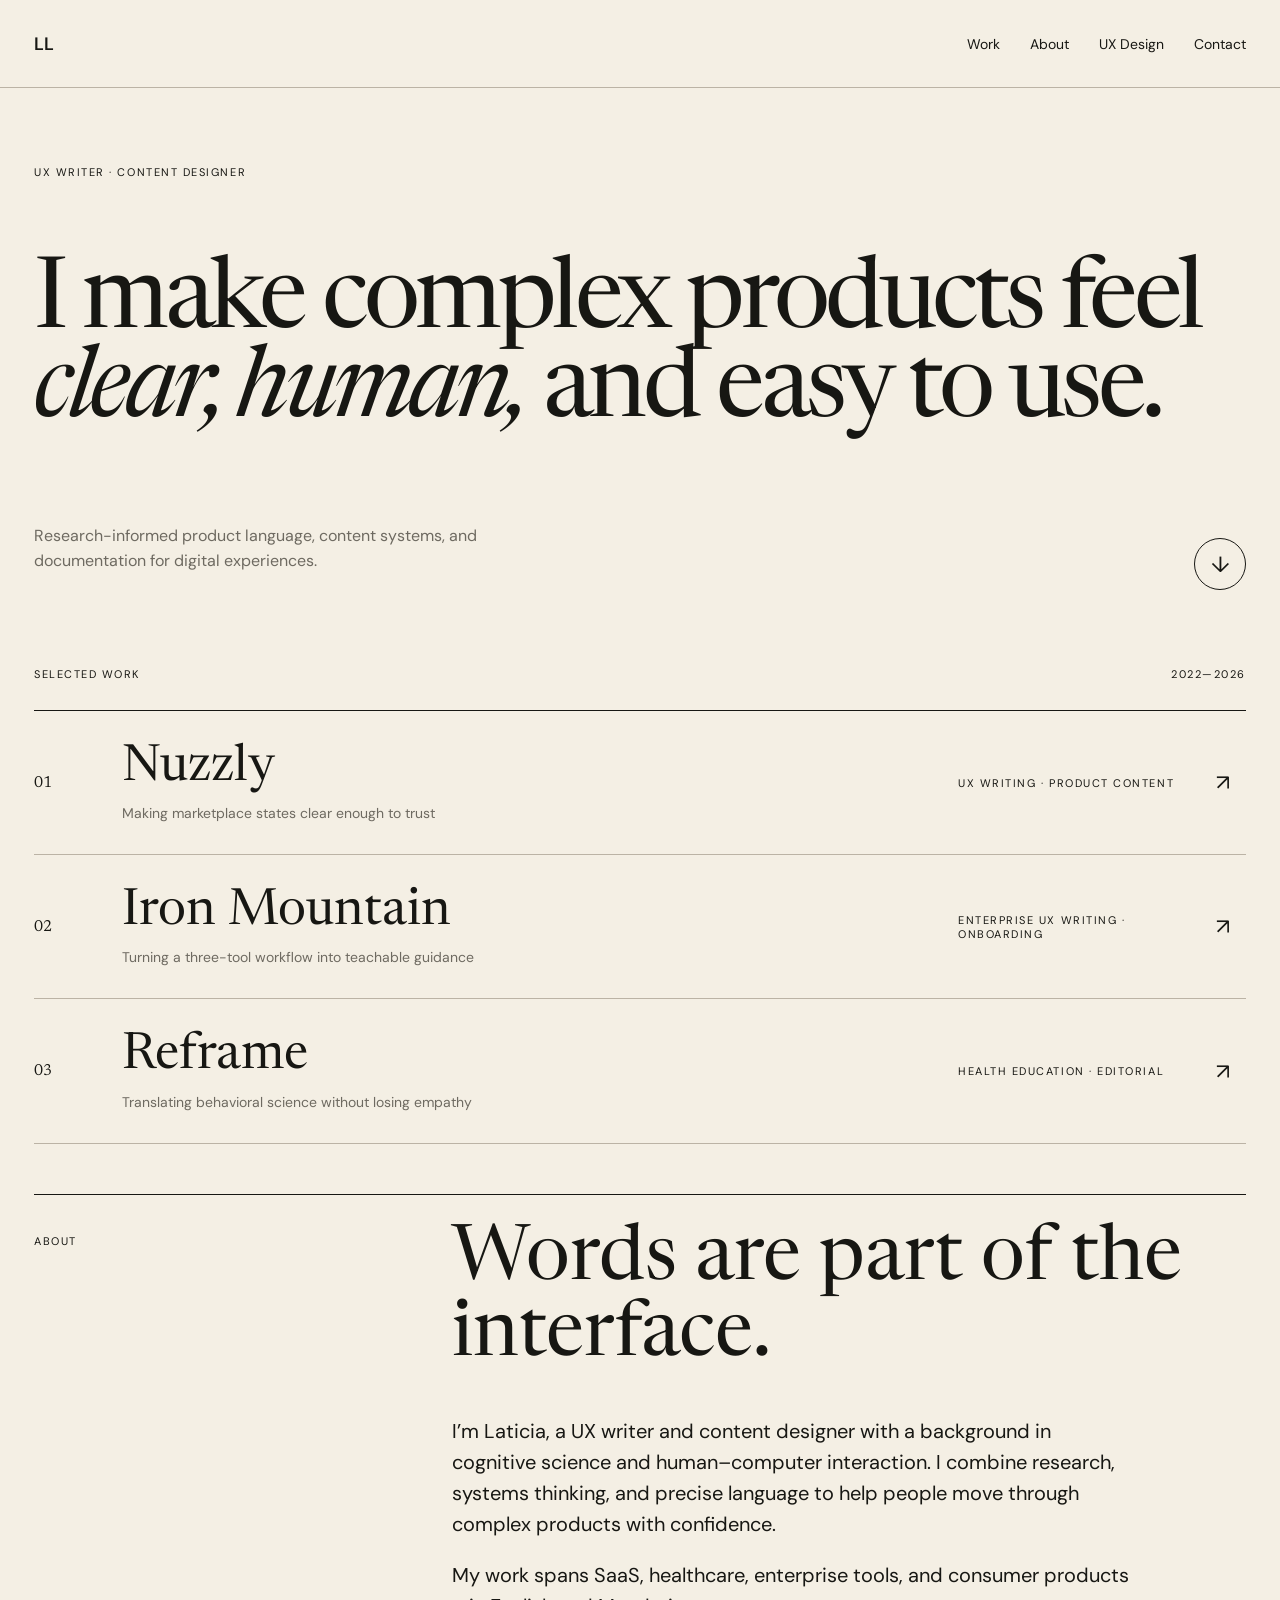
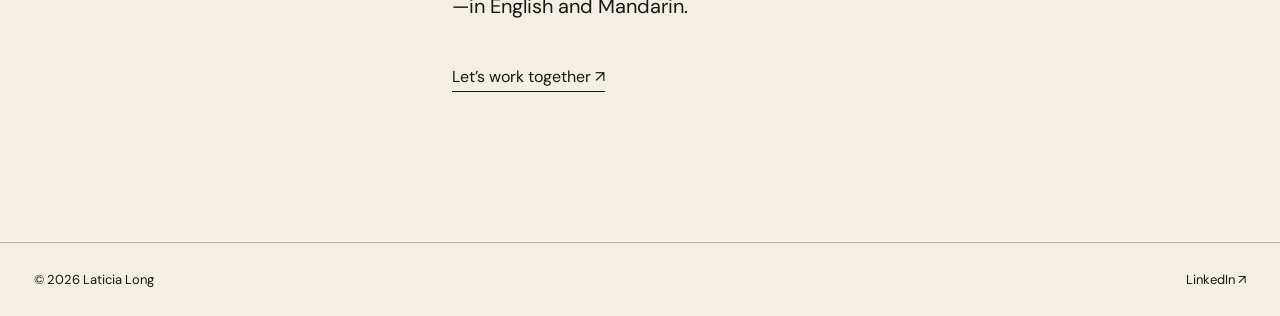
==== index.html @ 3d36eb15 "Use LL initials for portfolio brand" ====
<!doctype html>
<html lang="en"><head><meta charset="utf-8"><meta name="viewport" content="width=device-width,initial-scale=1"><meta name="description" content="Laticia Long is a UX writer and content designer creating clear, useful product experiences."><title>Laticia Long — UX Writer</title><link rel="stylesheet" href="assets/styles.css?v=12"><script defer src="assets/site.js"></script></head>
<body><header class="nav"><a class="wordmark" href="./" aria-label="Laticia Long, home">LL</a><button class="menu" aria-expanded="false" aria-controls="navlinks">Menu</button><nav id="navlinks"><a href="#work">Work</a><a href="#about">About</a><a href="ux-design/">UX Design</a><a href="mailto:laticia.long@gmail.com">Contact</a></nav></header>
<main><section class="hero"><p class="eyebrow">UX WRITER · CONTENT DESIGNER</p><h1>I make complex products feel <em>clear, human,</em> and easy to use.</h1><div class="hero-foot"><p>Research-informed product language, content systems, and documentation for digital experiences.</p><a class="round-link" href="#work" aria-label="View selected work">↓</a></div></section>
<section id="work" class="work"><div class="section-head"><p>Selected work</p><p>2022—2026</p></div>
<a class="project" href="nuzzly/"><span class="num">01</span><span><strong>Nuzzly</strong><small>Making marketplace states clear enough to trust</small></span><span class="tags">UX WRITING · PRODUCT CONTENT</span><span class="arrow">↗</span></a>
<a class="project" href="iron-mountain/"><span class="num">02</span><span><strong>Iron Mountain</strong><small>Turning a three-tool workflow into teachable guidance</small></span><span class="tags">ENTERPRISE UX WRITING · ONBOARDING</span><span class="arrow">↗</span></a>
<a class="project" href="reframe/"><span class="num">03</span><span><strong>Reframe</strong><small>Translating behavioral science without losing empathy</small></span><span class="tags">HEALTH EDUCATION · EDITORIAL</span><span class="arrow">↗</span></a>
</section><section id="about" class="about"><p class="eyebrow">ABOUT</p><div><h2>Words are part of the interface.</h2><p>I’m Laticia, a UX writer and content designer with a background in cognitive science and human–computer interaction. I combine research, systems thinking, and precise language to help people move through complex products with confidence.</p><p>My work spans SaaS, healthcare, enterprise tools, and consumer products—in English and Mandarin.</p><a class="text-link" href="mailto:laticia.long@gmail.com">Let’s work together ↗</a></div></section></main><footer><span>© 2026 Laticia Long</span><a href="https://www.linkedin.com/in/laticia-l/">LinkedIn ↗</a></footer></body></html>
---- assets/styles.css ----
@import url('https://fonts.googleapis.com/css2?family=DM+Sans:wght@400;500;600&family=Newsreader:ital,opsz,wght@0,6..72,400;1,6..72,400&display=swap');
:root{--cream:#f4efe4;--ink:#171713;--muted:#6e6a61;--line:#bbb3a5;--paper:#fbf8f0;--coral:#e7654f;--max:1380px}
*{box-sizing:border-box}html{scroll-behavior:smooth}body{margin:0;background:var(--cream);color:var(--ink);font-family:"DM Sans",sans-serif}a{color:inherit;text-decoration:none}.nav,main,footer{max-width:var(--max);margin:auto}.nav{height:88px;padding:0 34px;display:flex;align-items:center;justify-content:space-between;border-bottom:1px solid var(--line)}.wordmark{font-weight:600;font-size:18px}.nav nav{display:flex;gap:30px;font-size:14px}.nav a:hover,.text-link:hover{opacity:.55}.menu{display:none;border:0;background:none;font:inherit}.hero{padding:100px 34px 74px;min-height:690px;display:flex;flex-direction:column;justify-content:space-between}.eyebrow,.section-head,.meta dt,.tags{font-size:11px;letter-spacing:.14em;text-transform:uppercase}.hero h1{font:400 clamp(56px,7.7vw,118px)/.91 "Newsreader",serif;letter-spacing:-.045em;max-width:1200px;margin:50px 0}.hero h1 em{font-weight:400}.hero-foot{display:flex;align-items:end;justify-content:space-between}.hero-foot p{max-width:455px;line-height:1.55;color:var(--muted)}.round-link{width:52px;height:52px;border:1px solid var(--ink);border-radius:50%;display:grid;place-items:center;font-size:22px}.work{padding:0 34px}.section-head{display:flex;justify-content:space-between;border-bottom:1px solid var(--ink);padding:18px 0}.project{display:grid;grid-template-columns:70px 1fr 240px 30px;gap:18px;align-items:center;border-bottom:1px solid var(--line);padding:32px 0;transition:padding .25s,background .25s}.project:hover{padding-left:12px;background:rgba(255,255,255,.2)}.project strong{font:400 clamp(31px,4vw,54px)/1 "Newsreader",serif}.project small{display:block;color:var(--muted);margin-top:10px;font-size:14px}.num{font-family:"Newsreader",serif}.arrow{font-size:22px}.about{margin:150px 34px;display:grid;grid-template-columns:1fr 2.1fr;gap:40px;border-top:1px solid var(--ink);padding-top:28px}.about h2{font:400 clamp(42px,6vw,80px)/1 "Newsreader",serif;margin:0 0 40px}.about div p{max-width:680px;font-size:20px;line-height:1.55}.text-link{display:inline-block;border-bottom:1px solid;margin-top:24px;padding-bottom:4px}footer{margin-top:80px;padding:28px 34px;display:flex;justify-content:space-between;border-top:1px solid var(--line);font-size:13px}
.case-hero{padding:88px 34px 70px}.back{font-size:13px}.case-hero h1{font:400 clamp(68px,10vw,145px)/.85 "Newsreader",serif;letter-spacing:-.05em;margin:100px 0 30px}.dek{font:400 clamp(25px,3.2vw,46px)/1.12 "Newsreader",serif;max-width:860px}.meta{display:grid;grid-template-columns:repeat(4,1fr);gap:25px;border-top:1px solid var(--ink);margin-top:80px;padding-top:20px}.meta dl{margin:0}.meta dd{margin:9px 0 0;color:var(--muted);line-height:1.45}.case-body{background:var(--paper);padding:100px max(34px,calc((100vw - 1100px)/2))}.story{display:grid;grid-template-columns:240px 1fr;gap:70px;padding:70px 0;border-top:1px solid var(--line)}.story:first-child{padding-top:0;border:0}.story h2{font:400 clamp(35px,4vw,56px)/1 "Newsreader",serif;margin:0}.copy{max-width:720px}.copy p,.copy li{font-size:18px;line-height:1.65}.copy h3{margin:35px 0 8px;font-size:13px;letter-spacing:.1em;text-transform:uppercase}.callout{margin:30px 0;padding:25px;border-left:3px solid var(--coral);background:var(--cream);font:400 25px/1.3 "Newsreader",serif}.outcomes{display:grid;grid-template-columns:repeat(3,1fr);gap:12px;margin-top:30px}.outcomes div{background:var(--cream);padding:24px}.outcomes strong{display:block;font:400 34px "Newsreader",serif}.next{display:flex;justify-content:space-between;align-items:center;padding:70px 34px;font:400 clamp(30px,5vw,65px) "Newsreader",serif}
@media(max-width:760px){.nav{height:70px;padding:0 20px}.menu{display:block}.nav nav{display:none;position:absolute;top:70px;left:0;right:0;background:var(--cream);padding:24px 20px;border-bottom:1px solid;z-index:3}.nav nav.open{display:flex;flex-direction:column}.hero{padding:70px 20px 55px;min-height:620px}.hero h1{font-size:55px}.project{grid-template-columns:40px 1fr 24px;padding:25px 0}.project .tags{display:none}.work{padding:0 20px}.about{margin:100px 20px;grid-template-columns:1fr}.about div p{font-size:17px}.case-hero{padding:60px 20px}.case-hero h1{font-size:64px;margin:70px 0 25px}.meta{grid-template-columns:1fr 1fr}.case-body{padding:70px 20px}.story{grid-template-columns:1fr;gap:22px}.copy p,.copy li{font-size:16px}.outcomes{grid-template-columns:1fr}.next,footer{padding-left:20px;padding-right:20px}}
.case-kicker{margin:72px 0 -70px;font-size:11px;letter-spacing:.14em;text-transform:uppercase;color:var(--coral)}
.nuzzly-hero{background:linear-gradient(135deg,var(--cream) 0%,#f7e8df 100%)}
.copy-pair{display:grid;grid-template-columns:1fr 1fr;gap:12px;margin:30px 0}
.copy-pair>div,.pattern-list>div{padding:24px;background:var(--cream);border:1px solid var(--line)}
.copy-pair .after{border-color:var(--coral)}
.copy-pair strong,.pattern-list strong{display:block;font:400 25px/1.2 "Newsreader",serif;margin:14px 0 8px}
.copy-pair p,.pattern-list p{font-size:14px;line-height:1.5;margin:0;color:var(--muted)}
.copy-label{font-size:10px;letter-spacing:.13em;text-transform:uppercase}
.copy-pair button{margin-top:18px;padding:11px 15px;border:0;border-radius:3px;background:var(--coral);color:white;font:600 12px "DM Sans",sans-serif}
.steps{list-style:none;padding:0;margin:32px 0}.steps li{display:grid;grid-template-columns:170px 1fr;gap:20px;padding:18px 0;border-top:1px solid var(--line)}.steps span{color:var(--muted)}
.pattern-list{display:grid;grid-template-columns:repeat(3,1fr);gap:12px;margin:30px 0}.pattern-list>div>span{font-size:10px;letter-spacing:.12em;text-transform:uppercase;color:var(--muted)}
.checklist{list-style:none;padding:0}.checklist li{padding:15px 0 15px 30px;border-bottom:1px solid var(--line);position:relative}.checklist li:before{content:"✓";position:absolute;left:0;color:var(--coral)}
.note{margin-top:28px!important;font-size:14px!important;color:var(--muted)}
@media(max-width:760px){.case-kicker{margin:55px 0 -35px}.copy-pair,.pattern-list{grid-template-columns:1fr}.steps li{grid-template-columns:1fr;gap:7px}}
/* Nuzzly writing-first case study */
.writing-first{max-width:var(--max)}.writing-first img{display:block;width:100%;height:auto}.writing-intro,.writing-outcome{display:grid;grid-template-columns:170px 1fr;gap:50px;padding:110px max(34px,calc((100vw - 1160px)/2));background:var(--paper)}.writing-intro h2,.writing-outcome h2{font:400 clamp(42px,5vw,70px)/.98 "Newsreader",serif;margin:0 0 30px;max-width:850px}.writing-intro div>p,.writing-outcome div>p{max-width:720px;font-size:18px;line-height:1.65}.writing-story{padding:120px max(34px,calc((100vw - 1160px)/2));background:var(--paper);border-top:1px solid var(--line)}.writing-story:nth-of-type(odd){background:var(--cream)}.writing-story>header{display:grid;grid-template-columns:170px 1fr;gap:45px}.writing-story>header>span{font:400 25px "Newsreader",serif;color:var(--coral)}.writing-story header p{font-size:11px;letter-spacing:.14em;margin:5px 0 15px}.writing-story h2{font:400 clamp(42px,5vw,68px)/.98 "Newsreader",serif;margin:0;max-width:880px}.story-lead{max-width:720px;margin:38px 0 55px 215px;font-size:18px;line-height:1.65}.evidence-pair{display:grid;grid-template-columns:1fr 1fr;gap:22px;margin:30px 0 50px}.evidence-pair figure,.phone-pair figure{background:#eee5da;padding:20px}.evidence-pair figure:nth-child(2),.phone-pair figure:nth-child(2){background:#f3d8d1}.evidence-label{font-size:10px;letter-spacing:.12em;text-transform:uppercase;padding-bottom:14px}.after-label{color:#b43b2f}.evidence-pair img{aspect-ratio:1.3/1;object-fit:contain;background:#fff}.writing-first figcaption{display:flex;gap:18px;padding:17px 3px 0;font-size:13px;line-height:1.45}.writing-first figcaption b{min-width:max-content;text-transform:uppercase;letter-spacing:.09em;font-size:10px}.writing-first figcaption span{color:var(--muted)}.string-comparison{display:grid;grid-template-columns:1fr 1fr;gap:1px;background:var(--line);border:1px solid var(--line);margin-top:30px}.string-comparison>div{background:var(--paper);padding:30px}.string-comparison span,.rewrite-card>span,.governance-grid span{font-size:10px;letter-spacing:.12em;text-transform:uppercase;color:var(--coral)}.string-comparison s,.string-comparison strong{display:block;font:400 27px/1.2 "Newsreader",serif;margin:16px 0}.string-comparison strong{color:#a6372c}.string-comparison p{color:var(--muted);line-height:1.5}.phone-pair{display:grid;grid-template-columns:1fr 1fr;gap:25px;max-width:900px;margin:auto}.phone-pair img{max-height:720px;object-fit:contain}.microcopy-table{border-top:1px solid var(--ink);margin:45px 0 65px}.microcopy-table>div{display:grid;grid-template-columns:135px 1fr 1.2fr 1.35fr;gap:20px;padding:20px 5px;border-bottom:1px solid var(--line);align-items:start}.microcopy-table .table-head{font-size:10px;letter-spacing:.12em;text-transform:uppercase}.microcopy-table strong{color:#a6372c}.microcopy-table p{margin:0;color:var(--muted);font-size:14px;line-height:1.45}.single-evidence{max-width:980px;margin:40px auto;background:#eee5da;padding:26px}.single-evidence img{max-height:760px;object-fit:contain;background:#fff}.support-layout{display:grid;grid-template-columns:1fr 1fr;gap:35px;align-items:center;margin-top:55px}.support-layout figure{background:#eee5da;padding:22px}.support-layout img{max-height:650px;object-fit:contain}.rewrite-card{background:#f3d8d1;padding:45px}.rewrite-card blockquote{font:400 30px/1.25 "Newsreader",serif;margin:28px 0}.rewrite-card>strong{display:inline-block;background:var(--coral);color:#fff;padding:13px 16px;border-radius:3px}.rewrite-card p{line-height:1.55;color:var(--muted)}.dashboard-crop{overflow:hidden;background:#fff}.dashboard-crop img{transform:translateY(-2.5%);margin-bottom:-2.5%}.governance-grid{display:grid;grid-template-columns:1fr 1fr;gap:1px;background:var(--line);border:1px solid var(--line);margin-top:35px}.governance-grid>div{background:var(--paper);padding:28px}.governance-grid s,.governance-grid strong{display:block;font:400 24px/1.2 "Newsreader",serif;margin:14px 0}.governance-grid strong{color:#a6372c}.governance-grid p{color:var(--muted)}.secondary{background:#eee8dc!important}.compact-pair{margin-top:55px}.writing-outcome{border-top:1px solid var(--line)}
@media(max-width:760px){.writing-intro,.writing-outcome,.writing-story{padding:75px 20px}.writing-intro,.writing-outcome,.writing-story>header{grid-template-columns:1fr;gap:22px}.story-lead{margin:28px 0 40px}.evidence-pair,.phone-pair,.string-comparison,.support-layout,.governance-grid{grid-template-columns:1fr}.microcopy-table>div{grid-template-columns:95px 1fr}.microcopy-table>div p{grid-column:2}.microcopy-table .table-head span:nth-child(n+3){display:none}.single-evidence{padding:15px}.rewrite-card{padding:28px}.writing-first figcaption{display:block}.writing-first figcaption b{display:block;margin-bottom:7px}}

.copy-evolution{display:grid;grid-template-columns:1fr 36px 1fr 36px 1fr;gap:0;align-items:stretch;margin-top:42px}.evolution-step{border:1px solid var(--line);padding:28px;background:var(--paper)}.evolution-step span,.action-issue span{font-size:10px;letter-spacing:.12em;text-transform:uppercase;color:var(--coral)}.evolution-step strong{display:block;font:400 23px/1.25 "Newsreader",serif;margin:16px 0}.evolution-step p{color:var(--muted);line-height:1.5;font-size:14px}.recommended-step{background:#f3d8d1;border-color:#dc9283}.evolution-arrow{display:grid;place-items:center;font-size:24px;color:var(--coral)}.action-issue{display:grid;grid-template-columns:1fr 1fr;gap:1px;background:var(--line);border:1px solid var(--line);margin-top:28px}.action-issue>div{background:var(--paper);padding:28px}.action-issue s,.action-issue strong{display:block;font:400 25px/1.2 "Newsreader",serif;margin:15px 0}.action-issue strong{color:#a6372c}.action-issue p{color:var(--muted);line-height:1.5}
@media(max-width:760px){.copy-evolution{grid-template-columns:1fr}.evolution-arrow{height:38px;transform:rotate(90deg)}.action-issue{grid-template-columns:1fr}}
/* Iron Mountain + Reframe editorial cases */
.editorial-intro,.editorial-outcome{display:grid;grid-template-columns:180px 1fr;gap:55px;padding:110px max(34px,calc((100vw - 1160px)/2));background:var(--paper)}.editorial-intro h2,.editorial-outcome h2{font:400 clamp(43px,5vw,72px)/.98 "Newsreader",serif;margin:0 0 30px;max-width:900px}.editorial-intro div>p,.editorial-outcome div>p{max-width:750px;font-size:18px;line-height:1.65}.artifact-band{padding:55px max(34px,calc((100vw - 1160px)/2));display:grid;grid-template-columns:1fr 45px 1fr 45px 1fr;align-items:center;background:#24312d;color:#fff}.artifact-band>div{display:grid;gap:8px}.artifact-band span{font-size:10px;letter-spacing:.13em;color:#f0a18e}.artifact-band strong{font:400 30px "Newsreader",serif}.artifact-band small{color:#b9c2bf}.artifact-band i{text-align:center;font-style:normal;color:#f0a18e}.editorial-story{padding:115px max(34px,calc((100vw - 1160px)/2));background:var(--paper);border-top:1px solid var(--line)}.editorial-story:nth-of-type(even){background:var(--cream)}.editorial-story>header{display:grid;grid-template-columns:180px 1fr;gap:55px}.editorial-story>header>span{font:400 24px "Newsreader",serif;color:var(--coral)}.editorial-story header p{font-size:11px;letter-spacing:.14em;margin:4px 0 15px}.editorial-story h2{font:400 clamp(42px,5vw,68px)/.98 "Newsreader",serif;margin:0;max-width:880px}.story-copy{max-width:760px;margin:42px 0 0 235px}.story-copy>p{font-size:18px;line-height:1.65}.principle{margin-top:35px;border-left:3px solid var(--coral);padding:22px 25px;background:#efe5d8;font:400 25px/1.35 "Newsreader",serif}.doc-spread{display:grid;grid-template-columns:1fr 1fr;gap:24px;margin-top:55px;background:#d8d0c4;padding:35px}.doc-spread article{background:#fff;padding:38px;box-shadow:0 12px 35px rgba(0,0,0,.08)}.doc-spread article>span{font-size:10px;letter-spacing:.14em;color:var(--coral)}.doc-spread h3{font:400 32px/1.05 "Newsreader",serif}.doc-spread article>p,.doc-spread aside p{line-height:1.55;color:var(--muted)}.doc-shot{height:170px;background:#eceae5;margin:28px 0;padding:22px;display:flex;flex-direction:column;justify-content:space-between}.doc-shot i{font-style:normal;color:#777}.doc-spread aside{border-top:2px solid var(--coral);padding-top:16px}.anatomy,.format-grid,.metric-row{display:grid;grid-template-columns:repeat(3,1fr);gap:1px;background:var(--line);border:1px solid var(--line);margin-top:28px}.anatomy>div,.format-grid>div,.metric-row>div{background:var(--paper);padding:26px}.anatomy p{color:var(--muted);line-height:1.5}.format-grid{grid-template-columns:1fr 1fr}.format-grid span{font-size:10px;letter-spacing:.13em;text-transform:uppercase;color:var(--coral)}.format-grid strong{display:block;font:400 27px "Newsreader",serif;margin-top:15px}.metric-row strong{display:block;font:400 42px "Newsreader",serif;color:var(--coral)}.metric-row span{color:var(--muted)}.reframe-hero{background:linear-gradient(140deg,var(--cream),#e9e5d6)}.article-hero{padding:85px max(34px,calc((100vw - 1160px)/2));display:grid;grid-template-columns:2fr 1fr;gap:70px;background:#2c3a35;color:#fff}.article-hero span,.safety-card span{font-size:10px;letter-spacing:.14em;color:#f0a18e}.article-hero h2{font:400 clamp(40px,5vw,67px)/.98 "Newsreader",serif;margin:25px 0}.article-hero p{color:#c8d0cd;line-height:1.6;max-width:700px}.article-hero aside{border-left:1px solid #66726e;padding-left:35px;display:flex;flex-direction:column;gap:16px}.article-hero aside b{font:400 25px "Newsreader",serif}.article-quote{font:400 clamp(26px,3vw,40px)/1.27 "Newsreader",serif;margin:38px 0;padding:35px;background:#efe5d8}.annotation{display:grid;grid-template-columns:130px 1fr;gap:25px;border-top:1px solid var(--line);padding-top:22px}.annotation p{margin:0;color:var(--muted);line-height:1.55}.concept-visual{display:grid;grid-template-columns:repeat(3,1fr);gap:18px;margin-top:55px}.concept-visual>div{background:#2c3a35;color:#fff;padding:32px}.concept-visual span{font-size:10px;letter-spacing:.13em;color:#f0a18e}.concept-visual i{display:block;height:70px;border-bottom:2px solid #f0a18e;margin:5px 0 22px;transform:skewY(-8deg)}.concept-visual .adapt i{transform:skewY(8deg)}.concept-visual .relief i{transform:none}.concept-visual strong{font:400 26px "Newsreader",serif}.tone-pair{display:grid;grid-template-columns:1fr 1fr;gap:1px;background:var(--line);border:1px solid var(--line);margin-top:55px}.tone-pair>div{padding:35px;background:var(--paper)}.tone-pair>div:last-child{background:#e4eadf}.tone-pair span{font-size:10px;letter-spacing:.14em;color:var(--coral)}.tone-pair strong{display:block;font:400 30px/1.15 "Newsreader",serif;margin:18px 0}.tone-pair p{color:var(--muted)}.safety-card{margin-top:55px;padding:40px;background:#2c3a35;color:#fff}.safety-card strong{display:block;font:400 clamp(25px,3vw,38px)/1.3 "Newsreader",serif;margin:22px 0}.safety-card p{color:#c8d0cd}.action-list{margin-top:25px;border-top:1px solid var(--line)}.action-list>div{display:grid;grid-template-columns:70px 1fr;padding:20px 5px;border-bottom:1px solid var(--line)}.action-list span{color:var(--coral)}.finale{font-size:clamp(34px,4vw,55px);background:#e4eadf}
@media(max-width:760px){.editorial-intro,.editorial-outcome,.editorial-story{padding:75px 20px}.editorial-intro,.editorial-outcome,.editorial-story>header{grid-template-columns:1fr;gap:22px}.artifact-band{padding:40px 20px;grid-template-columns:1fr;gap:18px}.artifact-band i{text-align:left;transform:rotate(90deg);width:20px}.story-copy{margin:30px 0 0}.doc-spread,.article-hero,.concept-visual,.tone-pair{grid-template-columns:1fr}.doc-spread{padding:18px}.article-hero{padding:65px 20px}.article-hero aside{border-left:0;border-top:1px solid #66726e;padding:25px 0 0}.anatomy,.metric-row{grid-template-columns:1fr}.annotation{grid-template-columns:1fr;gap:8px}}

/* Project-specific editorial banners */
.writing-banner{margin:58px 0 0;position:relative;min-height:340px;overflow:hidden}
.banner-label{font:600 10px "DM Sans",sans-serif;letter-spacing:.17em;text-transform:uppercase}
.writing-banner-nuzzly{background:#edb4a6;padding:26px;display:grid;grid-template-columns:1fr 1fr;gap:16px}
.writing-banner-nuzzly .banner-label{grid-column:1/-1;color:#792b22}
.writing-banner-nuzzly figure{margin:0;background:#fff;min-width:0;padding:12px}
.writing-banner-nuzzly img{width:100%;height:280px;object-fit:cover;object-position:top}
.writing-banner-nuzzly figcaption{padding:10px 2px 2px;font-size:11px;letter-spacing:.08em;text-transform:uppercase}
.writing-banner-iron{background:#26342f;color:#fff;display:grid;grid-template-columns:1.3fr .7fr;gap:35px;padding:28px 44px 44px}
.writing-banner-iron .banner-label{grid-column:1/-1;color:#eea28f}
.guide-sheet{background:#fbf8f0;color:#1c1b18;padding:28px 34px;box-shadow:0 20px 40px #0003}
.guide-sheet>span,.guide-rule b{font-size:10px;letter-spacing:.13em;color:#a13e32}
.guide-sheet h2{font:400 clamp(28px,3vw,45px)/1.02 "Newsreader",serif;margin:25px 0 15px}
.guide-sheet p{max-width:460px;line-height:1.5;color:#666}
.guide-rule{border-top:1px solid #c9c0b3;margin-top:25px;padding-top:15px;display:flex;gap:20px;align-items:center}
.guide-rule span{font-size:13px}
.guide-index{align-self:end;display:flex;flex-direction:column;gap:12px}
.guide-index span{padding:16px;border:1px solid #84908a;font-size:12px;letter-spacing:.12em}
.guide-index i{color:#eea28f;font:400 20px "Newsreader",serif;margin-top:16px}
.writing-banner-reframe{background:#dce7df;padding:28px 10% 0;text-align:center}
.writing-banner-reframe .banner-label{color:#526c5c;margin-bottom:20px}
.article-sheet{background:#fffef9;text-align:left;padding:37px 9%;max-width:760px;margin:auto;box-shadow:0 16px 34px #38513d20}
.article-sheet>span{font-size:10px;letter-spacing:.17em;color:#9e5241}
.article-sheet h2{font:400 clamp(28px,3.5vw,50px)/1.06 "Newsreader",serif;margin:25px 0 20px}
.article-sheet p{font-size:15px;line-height:1.5;color:#676960;max-width:490px}
.article-rule{border-top:1px solid #c5c9bf;padding-top:15px;margin-top:30px;font-size:12px;color:#5b655c}
.article-rule i{color:#b66a58}
@media(max-width:760px){.writing-banner{margin-top:40px}.writing-banner-nuzzly{grid-template-columns:1fr;padding:16px}.writing-banner-nuzzly img{height:200px}.writing-banner-iron{grid-template-columns:1fr;padding:20px}.writing-banner-iron .banner-label{grid-column:auto}.guide-index{gap:7px}.writing-banner-reframe{padding:20px 5% 0}.article-sheet{padding:28px}}

/* Bring selected work and its visual evidence into the opening view. */
.hero{min-height:550px;padding-top:66px;padding-bottom:48px}
.project{grid-template-columns:48px minmax(130px,190px) minmax(0,1fr) 190px 28px;gap:22px;padding:20px 0}
.project-preview{display:flex;align-items:center;justify-content:center;height:132px;overflow:hidden;border-radius:3px;position:relative}
.preview-nuzzly{background:#e9aaa0}.preview-nuzzly img{width:100%;height:100%;object-fit:cover;object-position:top}
.preview-iron{background:#d3d8d0}.preview-doc{background:#faf9f3;width:76%;height:115px;padding:14px 12px;box-shadow:0 5px 16px #17251b2b;display:flex;flex-direction:column;gap:7px;transform:rotate(-5deg)}.preview-doc b{font-size:12px;color:#29463d}.preview-doc i{font-style:normal;font-size:8px;border-bottom:1px solid #d5dcd4;padding-bottom:4px;color:#5b695e}
.preview-reframe{background:#e9c9b5}.preview-editorial{display:flex;flex-direction:column;gap:12px;background:#faf5eb;width:75%;height:114px;padding:10px 13px;transform:rotate(4deg);box-shadow:0 5px 18px #5c332522}.preview-editorial em{font:italic 12px "Newsreader",serif}.preview-editorial b{font:400 19px/1 "Newsreader",serif}.preview-editorial i{font:8px "DM Sans",sans-serif;color:#856b60}
.case-hero{padding-top:38px;padding-bottom:42px}.case-kicker{margin:34px 0 0}.case-hero h1{margin:38px 0 18px}.meta{margin-top:35px}.writing-banner{margin-top:32px}
@media(max-width:760px){.hero{min-height:520px;padding-top:60px}.project{grid-template-columns:25px 92px minmax(0,1fr) 20px;gap:10px;padding:18px 0}.project-preview{height:96px}.preview-doc{height:85px;padding:9px}.preview-doc i{font-size:6px}.preview-editorial{height:82px;padding:7px;gap:5px}.preview-editorial b{font-size:14px}.case-hero{padding-top:28px;padding-bottom:35px}.case-hero h1{margin:32px 0 15px}}

/* Editorial index: full-width typography without miniature image previews. */
.project{grid-template-columns:70px minmax(0,1fr) 240px 30px;gap:18px;padding:32px 0}
@media(max-width:760px){.project{grid-template-columns:40px minmax(0,1fr) 24px;gap:18px;padding:25px 0}}

main>.back-to-top{display:flex;align-items:center;justify-content:center;gap:12px;margin:40px 34px 70px;padding:20px;border-top:1px solid var(--line);font:500 13px "DM Sans",sans-serif}main>.back-to-top span{display:grid;place-items:center;width:42px;height:42px;border:1px solid currentColor;border-radius:50%;font-size:22px;transition:transform .2s}main>.back-to-top:hover span{transform:translateY(-4px)}main>.back-to-top small{font:inherit}@media(max-width:760px){main>.back-to-top{margin:30px 20px 55px}}

/* Keep the about section close to selected work. */
.about{margin-top:50px}@media(max-width:760px){.about{margin-top:45px}}
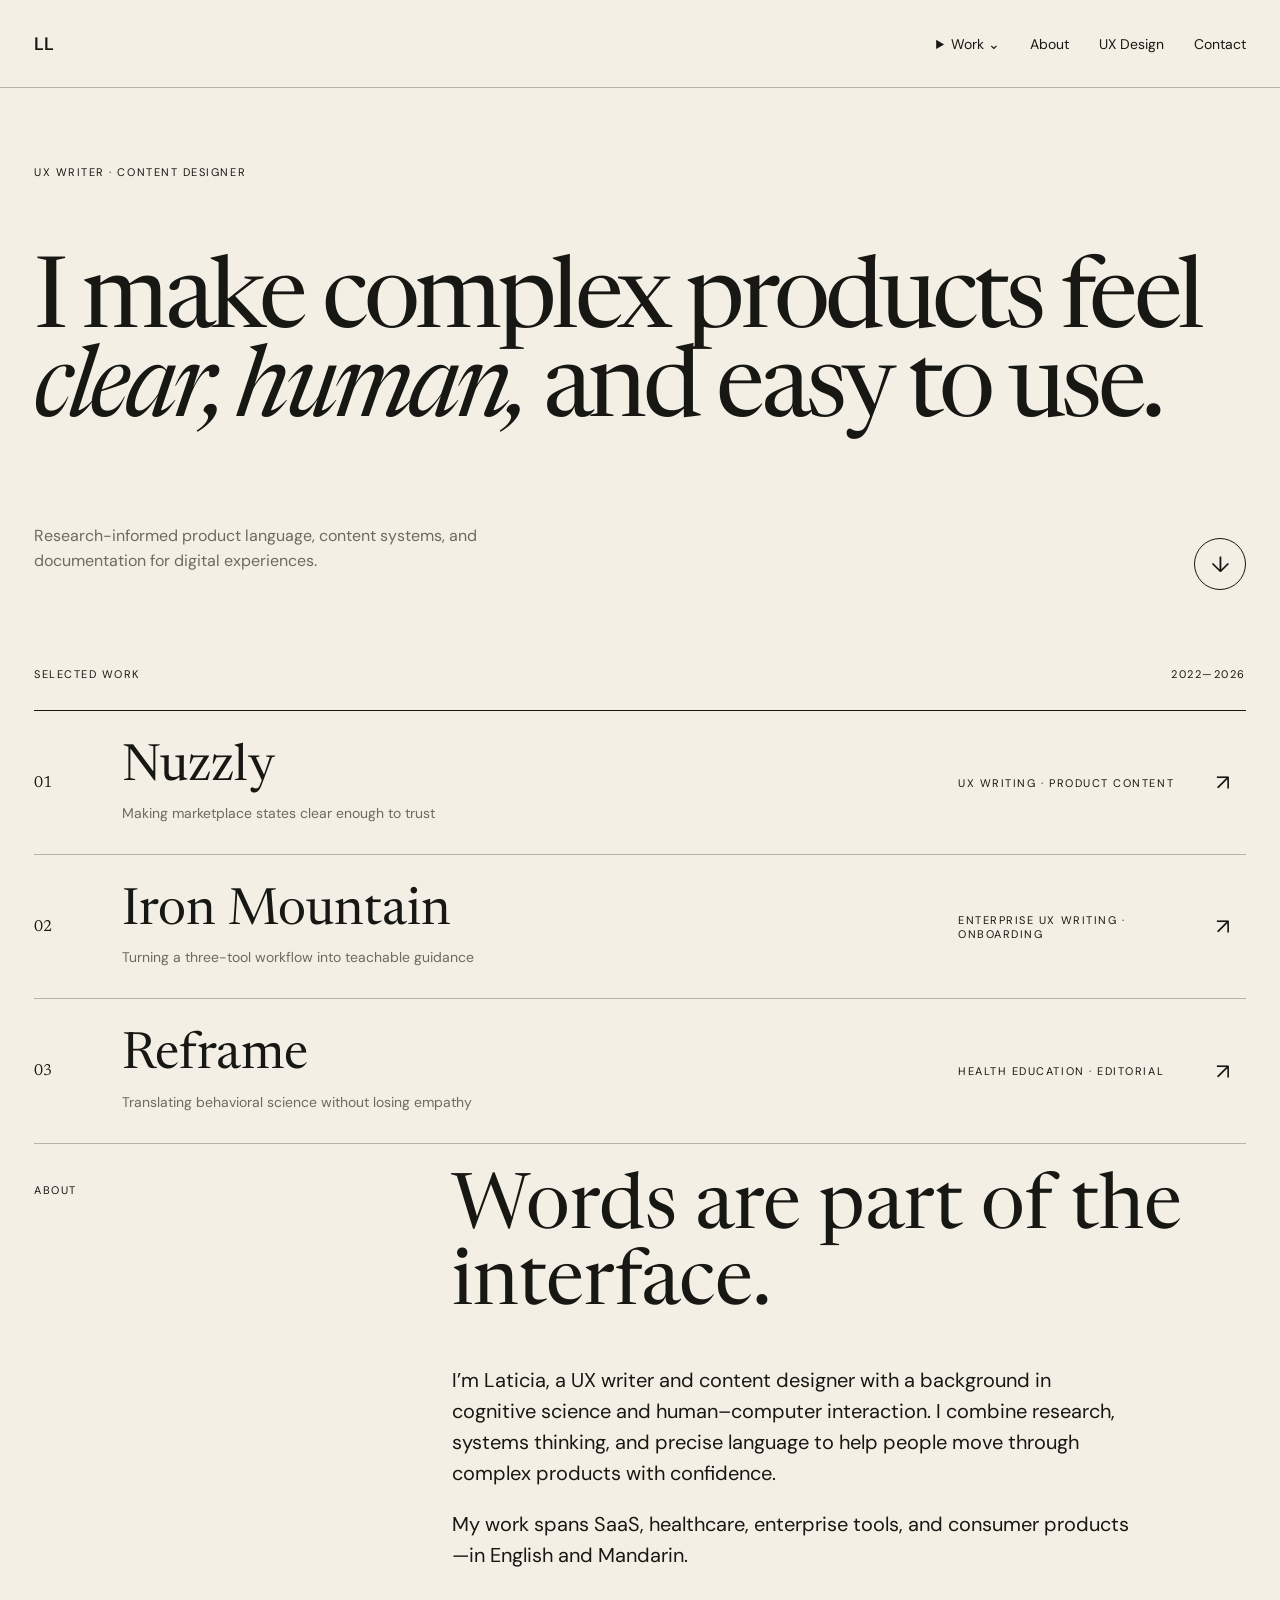
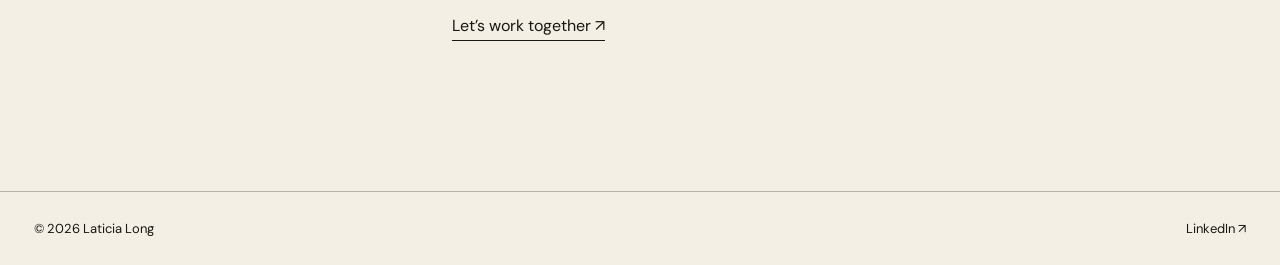
==== commit d1b8a4da: "Add case study dropdown to Work navigation" ====
--- a/index.html
+++ b/index.html
@@ -1,6 +1,6 @@
 <!doctype html>
-<html lang="en"><head><meta charset="utf-8"><meta name="viewport" content="width=device-width,initial-scale=1"><meta name="description" content="Laticia Long is a UX writer and content designer creating clear, useful product experiences."><title>Laticia Long — UX Writer</title><link rel="stylesheet" href="assets/styles.css?v=12"><script defer src="assets/site.js"></script></head>
-<body><header class="nav"><a class="wordmark" href="./" aria-label="Laticia Long, home">LL</a><button class="menu" aria-expanded="false" aria-controls="navlinks">Menu</button><nav id="navlinks"><a href="#work">Work</a><a href="#about">About</a><a href="ux-design/">UX Design</a><a href="mailto:laticia.long@gmail.com">Contact</a></nav></header>
+<html lang="en"><head><meta charset="utf-8"><meta name="viewport" content="width=device-width,initial-scale=1"><meta name="description" content="Laticia Long is a UX writer and content designer creating clear, useful product experiences."><title>Laticia Long — UX Writer</title><link rel="stylesheet" href="assets/styles.css?v=14"><script defer src="assets/site.js"></script></head>
+<body><header class="nav"><a class="wordmark" href="./" aria-label="Laticia Long, home">LL</a><button class="menu" aria-expanded="false" aria-controls="navlinks">Menu</button><nav id="navlinks"><details class="work-menu"><summary>Work <span aria-hidden="true">⌄</span></summary><div class="work-dropdown"><a href="#work">View all work</a><a href="nuzzly/">Nuzzly</a><a href="iron-mountain/">Iron Mountain</a><a href="reframe/">Reframe</a></div></details><a href="#about">About</a><a href="ux-design/">UX Design</a><a href="mailto:laticia.long@gmail.com">Contact</a></nav></header>
 <main><section class="hero"><p class="eyebrow">UX WRITER · CONTENT DESIGNER</p><h1>I make complex products feel <em>clear, human,</em> and easy to use.</h1><div class="hero-foot"><p>Research-informed product language, content systems, and documentation for digital experiences.</p><a class="round-link" href="#work" aria-label="View selected work">↓</a></div></section>
 <section id="work" class="work"><div class="section-head"><p>Selected work</p><p>2022—2026</p></div>
 <a class="project" href="nuzzly/"><span class="num">01</span><span><strong>Nuzzly</strong><small>Making marketplace states clear enough to trust</small></span><span class="tags">UX WRITING · PRODUCT CONTENT</span><span class="arrow">↗</span></a>
--- a/assets/styles.css
+++ b/assets/styles.css
@@ -74,3 +74,15 @@
 
 /* Keep the about section close to selected work. */
 .about{margin-top:50px}@media(max-width:760px){.about{margin-top:45px}}
+
+/* The last work row is the separator; About begins immediately below it. */
+.about{margin-top:0;border-top:0;padding-top:28px}@media(max-width:760px){.about{margin-top:0}}
+
+/* Compact case-study closing navigation. */
+main>.back-to-top{justify-content:flex-end;gap:10px;margin:0 34px 26px;padding:22px 0 0}
+@media(max-width:760px){main>.back-to-top{margin:0 20px 22px;padding-top:18px}}
+
+/* Case study navigation lives with the footer links. */
+.footer-links{display:flex;align-items:center;gap:28px}
+.footer-links a:hover{opacity:.55}
+@media(max-width:760px){.footer-links{gap:16px;flex-wrap:wrap;justify-content:flex-end}}
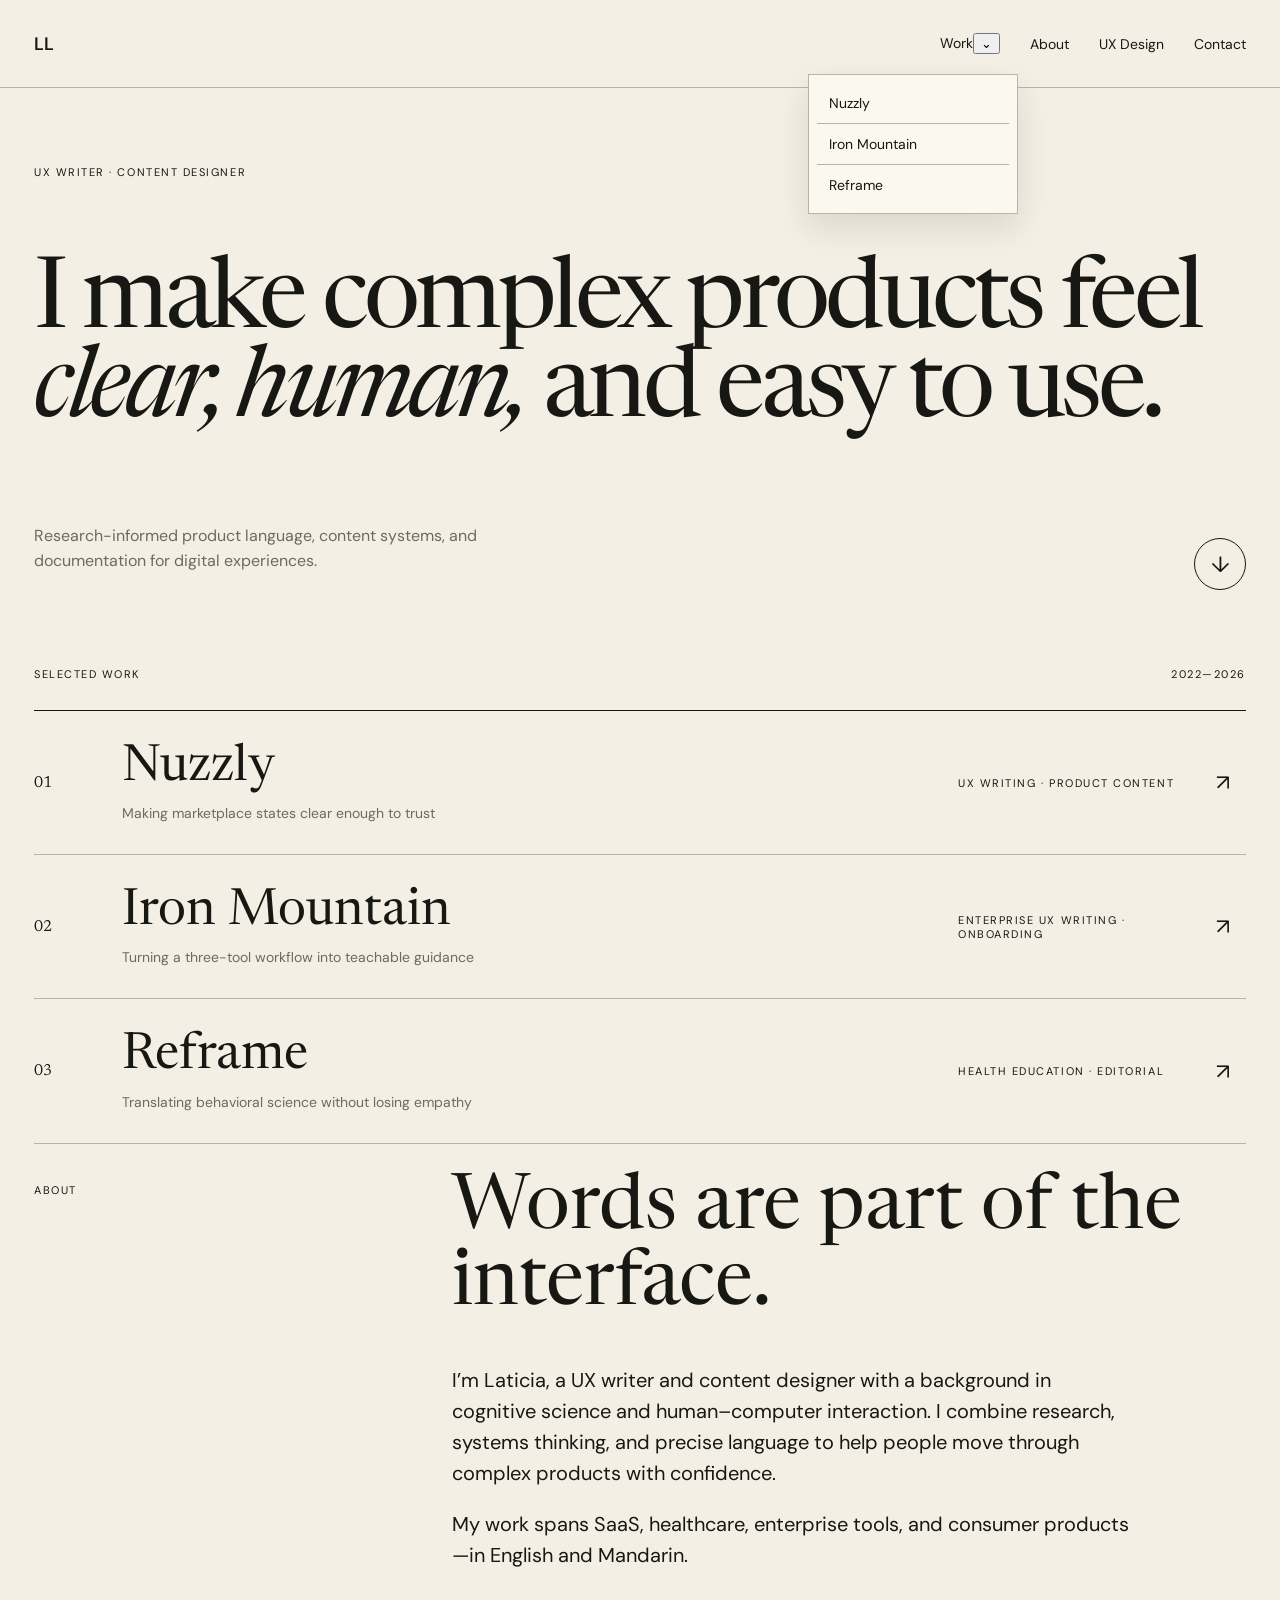
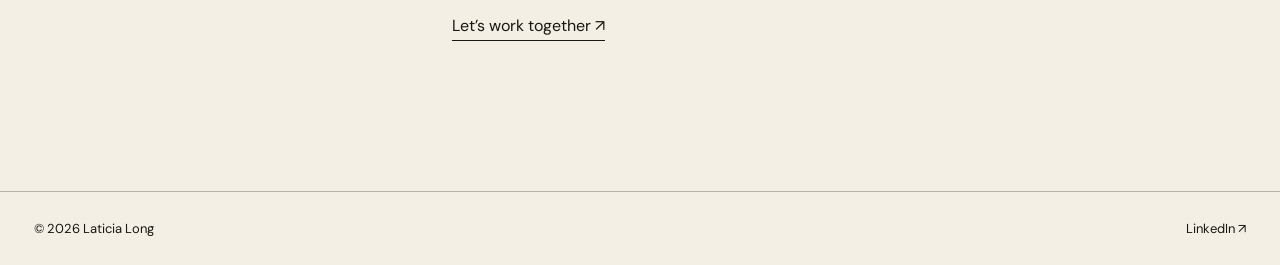
==== commit ef779970: "Keep Work link and add hover case study menu" ====
--- a/index.html
+++ b/index.html
@@ -1,6 +1,6 @@
 <!doctype html>
 <html lang="en"><head><meta charset="utf-8"><meta name="viewport" content="width=device-width,initial-scale=1"><meta name="description" content="Laticia Long is a UX writer and content designer creating clear, useful product experiences."><title>Laticia Long — UX Writer</title><link rel="stylesheet" href="assets/styles.css?v=14"><script defer src="assets/site.js"></script></head>
-<body><header class="nav"><a class="wordmark" href="./" aria-label="Laticia Long, home">LL</a><button class="menu" aria-expanded="false" aria-controls="navlinks">Menu</button><nav id="navlinks"><details class="work-menu"><summary>Work <span aria-hidden="true">⌄</span></summary><div class="work-dropdown"><a href="#work">View all work</a><a href="nuzzly/">Nuzzly</a><a href="iron-mountain/">Iron Mountain</a><a href="reframe/">Reframe</a></div></details><a href="#about">About</a><a href="ux-design/">UX Design</a><a href="mailto:laticia.long@gmail.com">Contact</a></nav></header>
+<body><header class="nav"><a class="wordmark" href="./" aria-label="Laticia Long, home">LL</a><button class="menu" aria-expanded="false" aria-controls="navlinks">Menu</button><nav id="navlinks"><div class="work-menu"><a class="work-link" href="#work">Work</a><button class="work-toggle" type="button" aria-label="Show case studies" aria-expanded="false" aria-haspopup="true">⌄</button><div class="work-dropdown"><a href="nuzzly/">Nuzzly</a><a href="iron-mountain/">Iron Mountain</a><a href="reframe/">Reframe</a></div></div><a href="#about">About</a><a href="ux-design/">UX Design</a><a href="mailto:laticia.long@gmail.com">Contact</a></nav></header>
 <main><section class="hero"><p class="eyebrow">UX WRITER · CONTENT DESIGNER</p><h1>I make complex products feel <em>clear, human,</em> and easy to use.</h1><div class="hero-foot"><p>Research-informed product language, content systems, and documentation for digital experiences.</p><a class="round-link" href="#work" aria-label="View selected work">↓</a></div></section>
 <section id="work" class="work"><div class="section-head"><p>Selected work</p><p>2022—2026</p></div>
 <a class="project" href="nuzzly/"><span class="num">01</span><span><strong>Nuzzly</strong><small>Making marketplace states clear enough to trust</small></span><span class="tags">UX WRITING · PRODUCT CONTENT</span><span class="arrow">↗</span></a>
--- a/assets/styles.css
+++ b/assets/styles.css
@@ -86,3 +86,7 @@
 .footer-links{display:flex;align-items:center;gap:28px}
 .footer-links a:hover{opacity:.55}
 @media(max-width:760px){.footer-links{gap:16px;flex-wrap:wrap;justify-content:flex-end}}
+
+/* Accessible Work dropdown. */
+.nav{position:relative;z-index:10}.nav nav{align-items:center}.work-menu{position:relative}.work-menu summary{list-style:none;cursor:pointer;display:flex;align-items:center;gap:6px}.work-menu summary::-webkit-details-marker{display:none}.work-menu summary span{font-size:17px;line-height:1;transition:transform .2s}.work-menu[open] summary span{transform:rotate(180deg)}.work-menu summary:hover{opacity:.55}.work-menu summary:focus-visible,.work-dropdown a:focus-visible{outline:2px solid var(--coral);outline-offset:4px}.work-dropdown{position:absolute;right:-18px;top:calc(100% + 20px);width:210px;padding:8px;background:var(--paper);border:1px solid var(--line);box-shadow:0 14px 30px #1717131c;display:grid;gap:0;z-index:20}.work-dropdown a{display:block;padding:11px 12px}.work-dropdown a+a{border-top:1px solid var(--line)}
+@media(max-width:760px){.nav nav{align-items:stretch}.work-menu summary{justify-content:space-between}.work-dropdown{position:static;width:auto;margin:12px 0 0 14px;padding:0 0 0 12px;border:0;border-left:1px solid var(--line);box-shadow:none;background:transparent}.work-dropdown a{padding:10px 4px}.work-dropdown a+a{border-top:0}}
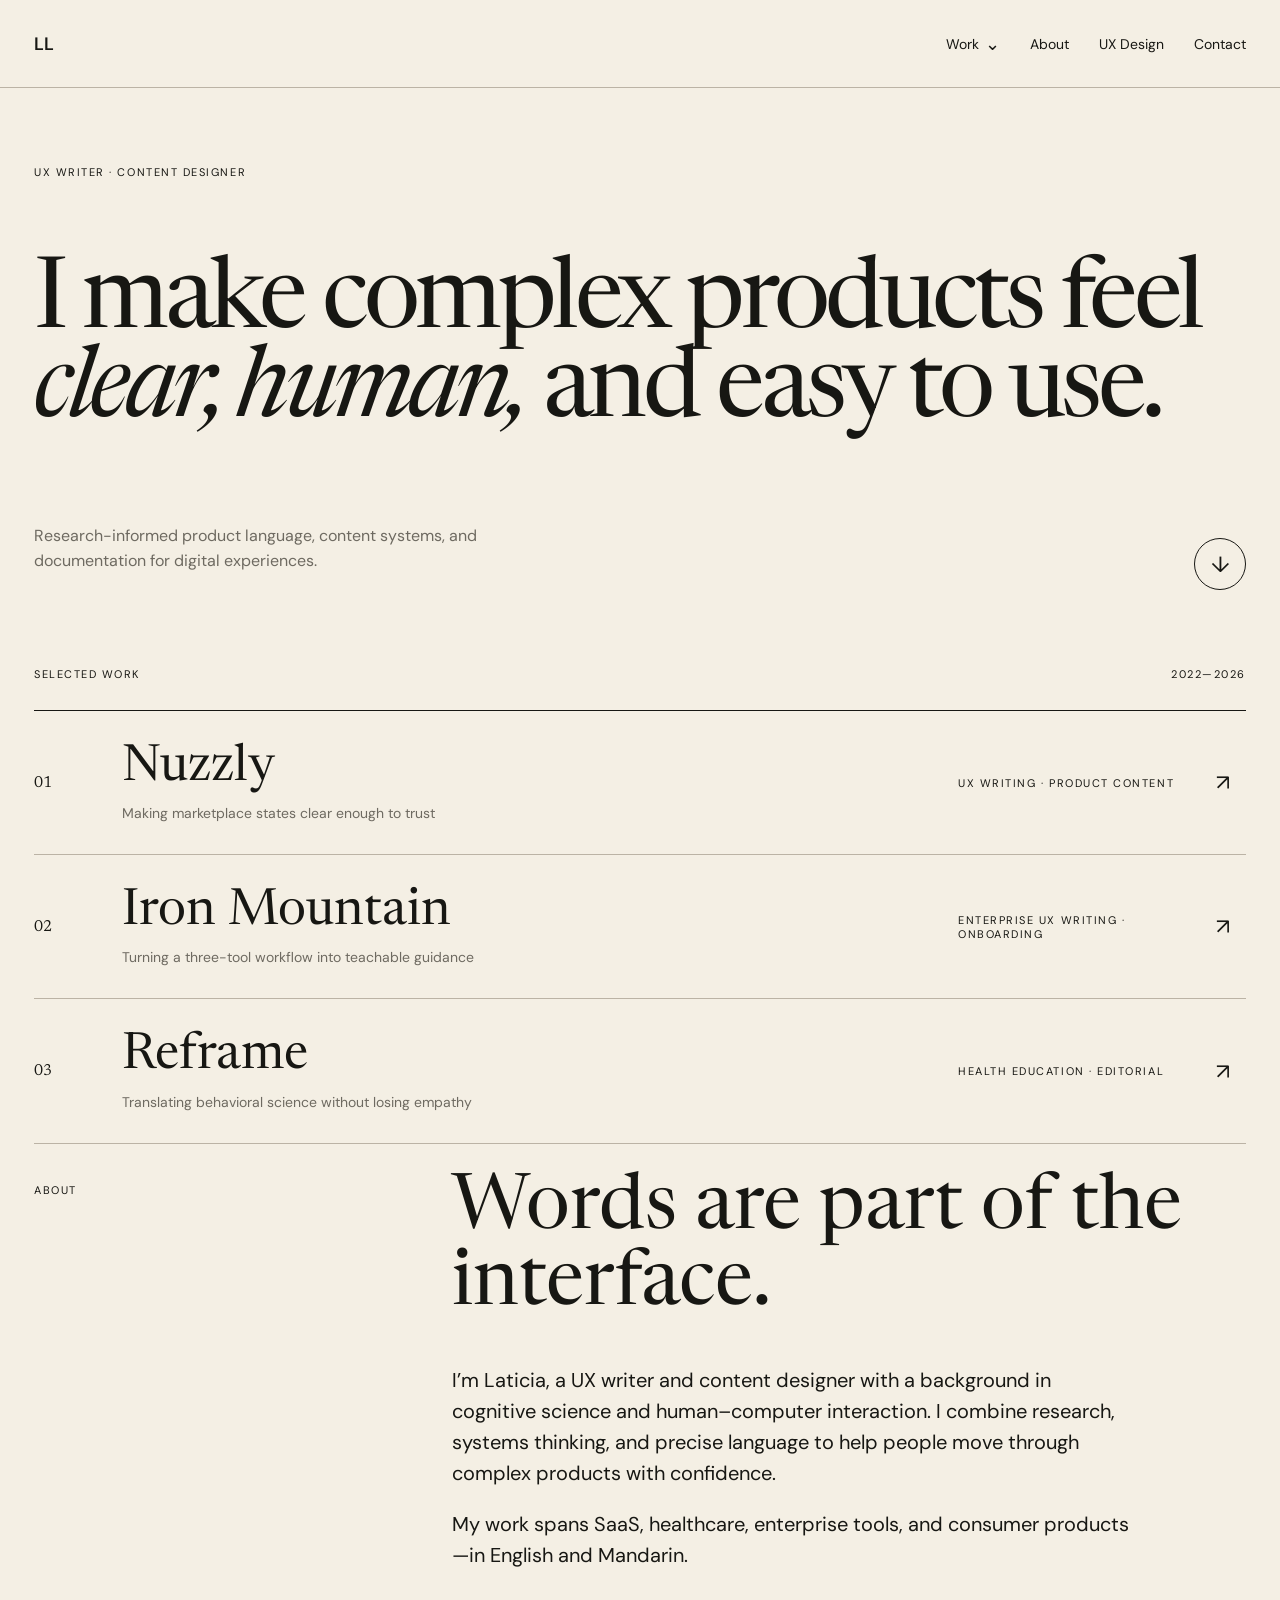
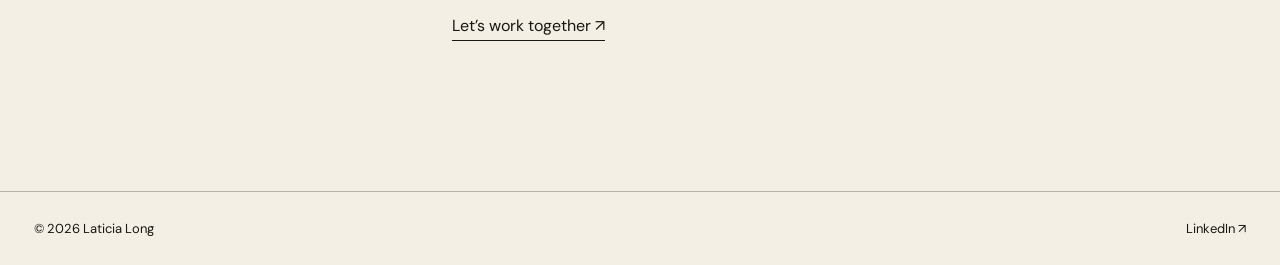
==== commit 6dc5f41f: "Refresh dropdown assets on published pages" ====
--- a/index.html
+++ b/index.html
@@ -1,5 +1,5 @@
 <!doctype html>
-<html lang="en"><head><meta charset="utf-8"><meta name="viewport" content="width=device-width,initial-scale=1"><meta name="description" content="Laticia Long is a UX writer and content designer creating clear, useful product experiences."><title>Laticia Long — UX Writer</title><link rel="stylesheet" href="assets/styles.css?v=14"><script defer src="assets/site.js"></script></head>
+<html lang="en"><head><meta charset="utf-8"><meta name="viewport" content="width=device-width,initial-scale=1"><meta name="description" content="Laticia Long is a UX writer and content designer creating clear, useful product experiences."><title>Laticia Long — UX Writer</title><link rel="stylesheet" href="assets/styles.css?v=15"><script defer src="assets/site.js?v=2"></script></head>
 <body><header class="nav"><a class="wordmark" href="./" aria-label="Laticia Long, home">LL</a><button class="menu" aria-expanded="false" aria-controls="navlinks">Menu</button><nav id="navlinks"><div class="work-menu"><a class="work-link" href="#work">Work</a><button class="work-toggle" type="button" aria-label="Show case studies" aria-expanded="false" aria-haspopup="true">⌄</button><div class="work-dropdown"><a href="nuzzly/">Nuzzly</a><a href="iron-mountain/">Iron Mountain</a><a href="reframe/">Reframe</a></div></div><a href="#about">About</a><a href="ux-design/">UX Design</a><a href="mailto:laticia.long@gmail.com">Contact</a></nav></header>
 <main><section class="hero"><p class="eyebrow">UX WRITER · CONTENT DESIGNER</p><h1>I make complex products feel <em>clear, human,</em> and easy to use.</h1><div class="hero-foot"><p>Research-informed product language, content systems, and documentation for digital experiences.</p><a class="round-link" href="#work" aria-label="View selected work">↓</a></div></section>
 <section id="work" class="work"><div class="section-head"><p>Selected work</p><p>2022—2026</p></div>
--- a/assets/styles.css
+++ b/assets/styles.css
@@ -90,3 +90,7 @@
 /* Accessible Work dropdown. */
 .nav{position:relative;z-index:10}.nav nav{align-items:center}.work-menu{position:relative}.work-menu summary{list-style:none;cursor:pointer;display:flex;align-items:center;gap:6px}.work-menu summary::-webkit-details-marker{display:none}.work-menu summary span{font-size:17px;line-height:1;transition:transform .2s}.work-menu[open] summary span{transform:rotate(180deg)}.work-menu summary:hover{opacity:.55}.work-menu summary:focus-visible,.work-dropdown a:focus-visible{outline:2px solid var(--coral);outline-offset:4px}.work-dropdown{position:absolute;right:-18px;top:calc(100% + 20px);width:210px;padding:8px;background:var(--paper);border:1px solid var(--line);box-shadow:0 14px 30px #1717131c;display:grid;gap:0;z-index:20}.work-dropdown a{display:block;padding:11px 12px}.work-dropdown a+a{border-top:1px solid var(--line)}
 @media(max-width:760px){.nav nav{align-items:stretch}.work-menu summary{justify-content:space-between}.work-dropdown{position:static;width:auto;margin:12px 0 0 14px;padding:0 0 0 12px;border:0;border-left:1px solid var(--line);box-shadow:none;background:transparent}.work-dropdown a{padding:10px 4px}.work-dropdown a+a{border-top:0}}
+
+/* Work remains a link; hover, focus, or the chevron reveals case studies. */
+.work-menu{display:flex;align-items:center;position:relative}.work-link{display:block}.work-toggle{border:0;background:transparent;color:inherit;font:inherit;font-size:18px;line-height:1;cursor:pointer;padding:4px 0 4px 6px}.work-toggle:hover{opacity:.55}.work-toggle:focus-visible,.work-link:focus-visible{outline:2px solid var(--coral);outline-offset:3px}.work-dropdown{display:none;top:100%;right:-18px}.work-menu:hover .work-dropdown,.work-menu:focus-within .work-dropdown,.work-menu.is-open .work-dropdown{display:grid}.work-dropdown a{white-space:nowrap}
+@media(max-width:760px){.work-menu{display:grid;grid-template-columns:1fr auto}.work-toggle{padding:4px 10px}.work-dropdown{grid-column:1/-1;display:none}.work-menu:hover .work-dropdown{display:none}.work-menu.is-open .work-dropdown,.work-menu:focus-within .work-dropdown{display:grid}}
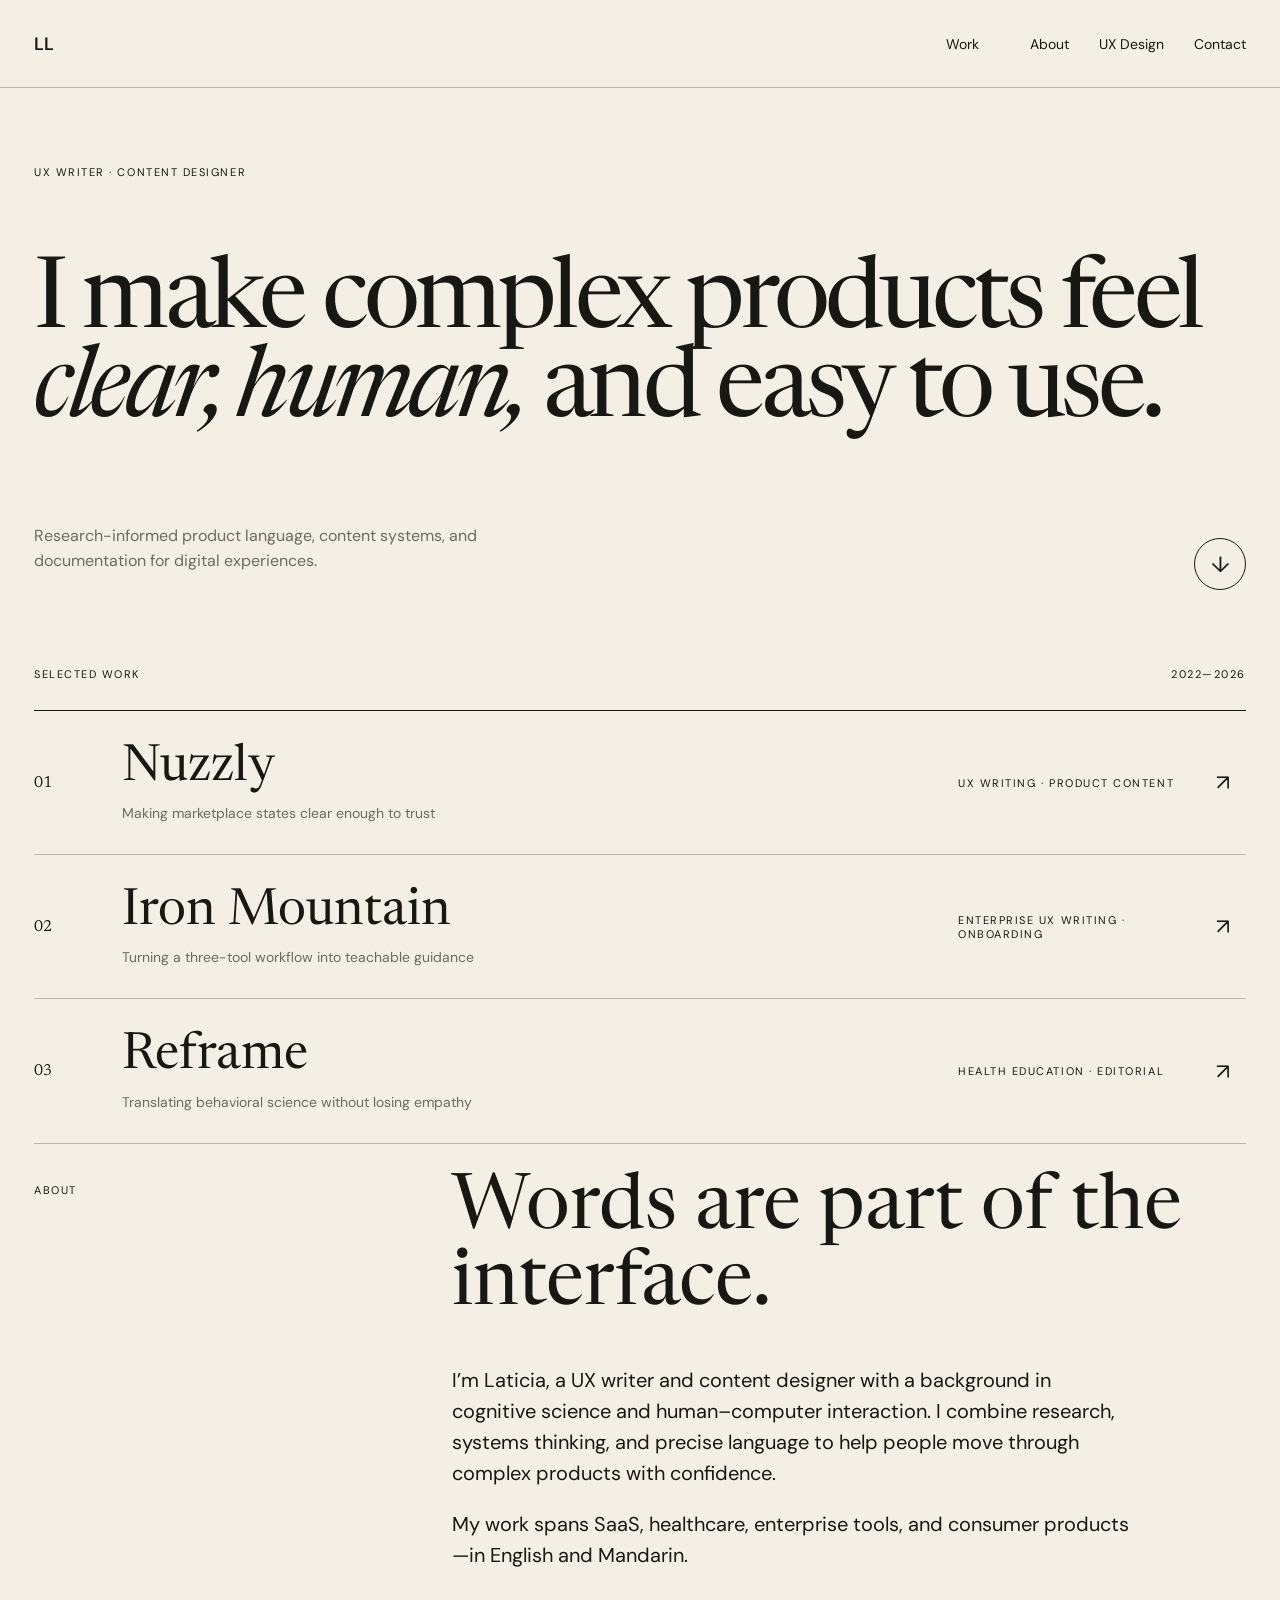
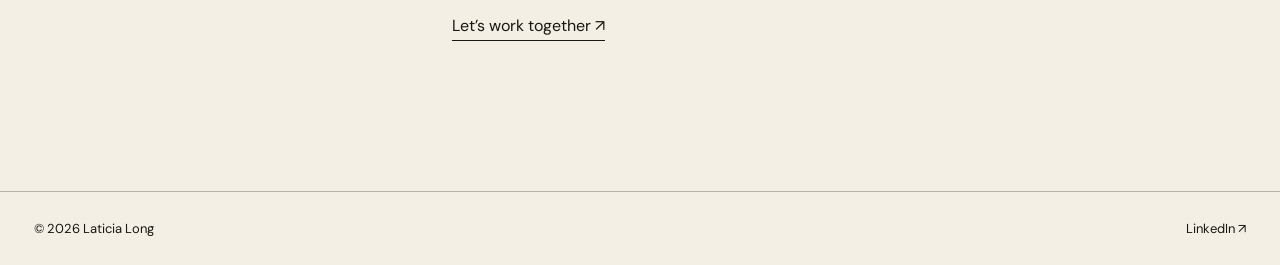
==== commit 785b6649: "Refresh Work chevron style" ====
--- a/index.html
+++ b/index.html
@@ -1,5 +1,5 @@
 <!doctype html>
-<html lang="en"><head><meta charset="utf-8"><meta name="viewport" content="width=device-width,initial-scale=1"><meta name="description" content="Laticia Long is a UX writer and content designer creating clear, useful product experiences."><title>Laticia Long — UX Writer</title><link rel="stylesheet" href="assets/styles.css?v=15"><script defer src="assets/site.js?v=2"></script></head>
+<html lang="en"><head><meta charset="utf-8"><meta name="viewport" content="width=device-width,initial-scale=1"><meta name="description" content="Laticia Long is a UX writer and content designer creating clear, useful product experiences."><title>Laticia Long — UX Writer</title><link rel="stylesheet" href="assets/styles.css?v=16"><script defer src="assets/site.js?v=2"></script></head>
 <body><header class="nav"><a class="wordmark" href="./" aria-label="Laticia Long, home">LL</a><button class="menu" aria-expanded="false" aria-controls="navlinks">Menu</button><nav id="navlinks"><div class="work-menu"><a class="work-link" href="#work">Work</a><button class="work-toggle" type="button" aria-label="Show case studies" aria-expanded="false" aria-haspopup="true">⌄</button><div class="work-dropdown"><a href="nuzzly/">Nuzzly</a><a href="iron-mountain/">Iron Mountain</a><a href="reframe/">Reframe</a></div></div><a href="#about">About</a><a href="ux-design/">UX Design</a><a href="mailto:laticia.long@gmail.com">Contact</a></nav></header>
 <main><section class="hero"><p class="eyebrow">UX WRITER · CONTENT DESIGNER</p><h1>I make complex products feel <em>clear, human,</em> and easy to use.</h1><div class="hero-foot"><p>Research-informed product language, content systems, and documentation for digital experiences.</p><a class="round-link" href="#work" aria-label="View selected work">↓</a></div></section>
 <section id="work" class="work"><div class="section-head"><p>Selected work</p><p>2022—2026</p></div>
--- a/assets/styles.css
+++ b/assets/styles.css
@@ -94,3 +94,6 @@
 /* Work remains a link; hover, focus, or the chevron reveals case studies. */
 .work-menu{display:flex;align-items:center;position:relative}.work-link{display:block}.work-toggle{border:0;background:transparent;color:inherit;font:inherit;font-size:18px;line-height:1;cursor:pointer;padding:4px 0 4px 6px}.work-toggle:hover{opacity:.55}.work-toggle:focus-visible,.work-link:focus-visible{outline:2px solid var(--coral);outline-offset:3px}.work-dropdown{display:none;top:100%;right:-18px}.work-menu:hover .work-dropdown,.work-menu:focus-within .work-dropdown,.work-menu.is-open .work-dropdown{display:grid}.work-dropdown a{white-space:nowrap}
 @media(max-width:760px){.work-menu{display:grid;grid-template-columns:1fr auto}.work-toggle{padding:4px 10px}.work-dropdown{grid-column:1/-1;display:none}.work-menu:hover .work-dropdown{display:none}.work-menu.is-open .work-dropdown,.work-menu:focus-within .work-dropdown{display:grid}}
+
+/* Keep the desktop chevron out of view until Work is engaged. */
+@media(hover:hover) and (min-width:761px){.work-toggle{opacity:0;transition:opacity .18s}.work-menu:hover .work-toggle,.work-menu:focus-within .work-toggle,.work-menu.is-open .work-toggle{opacity:1}}
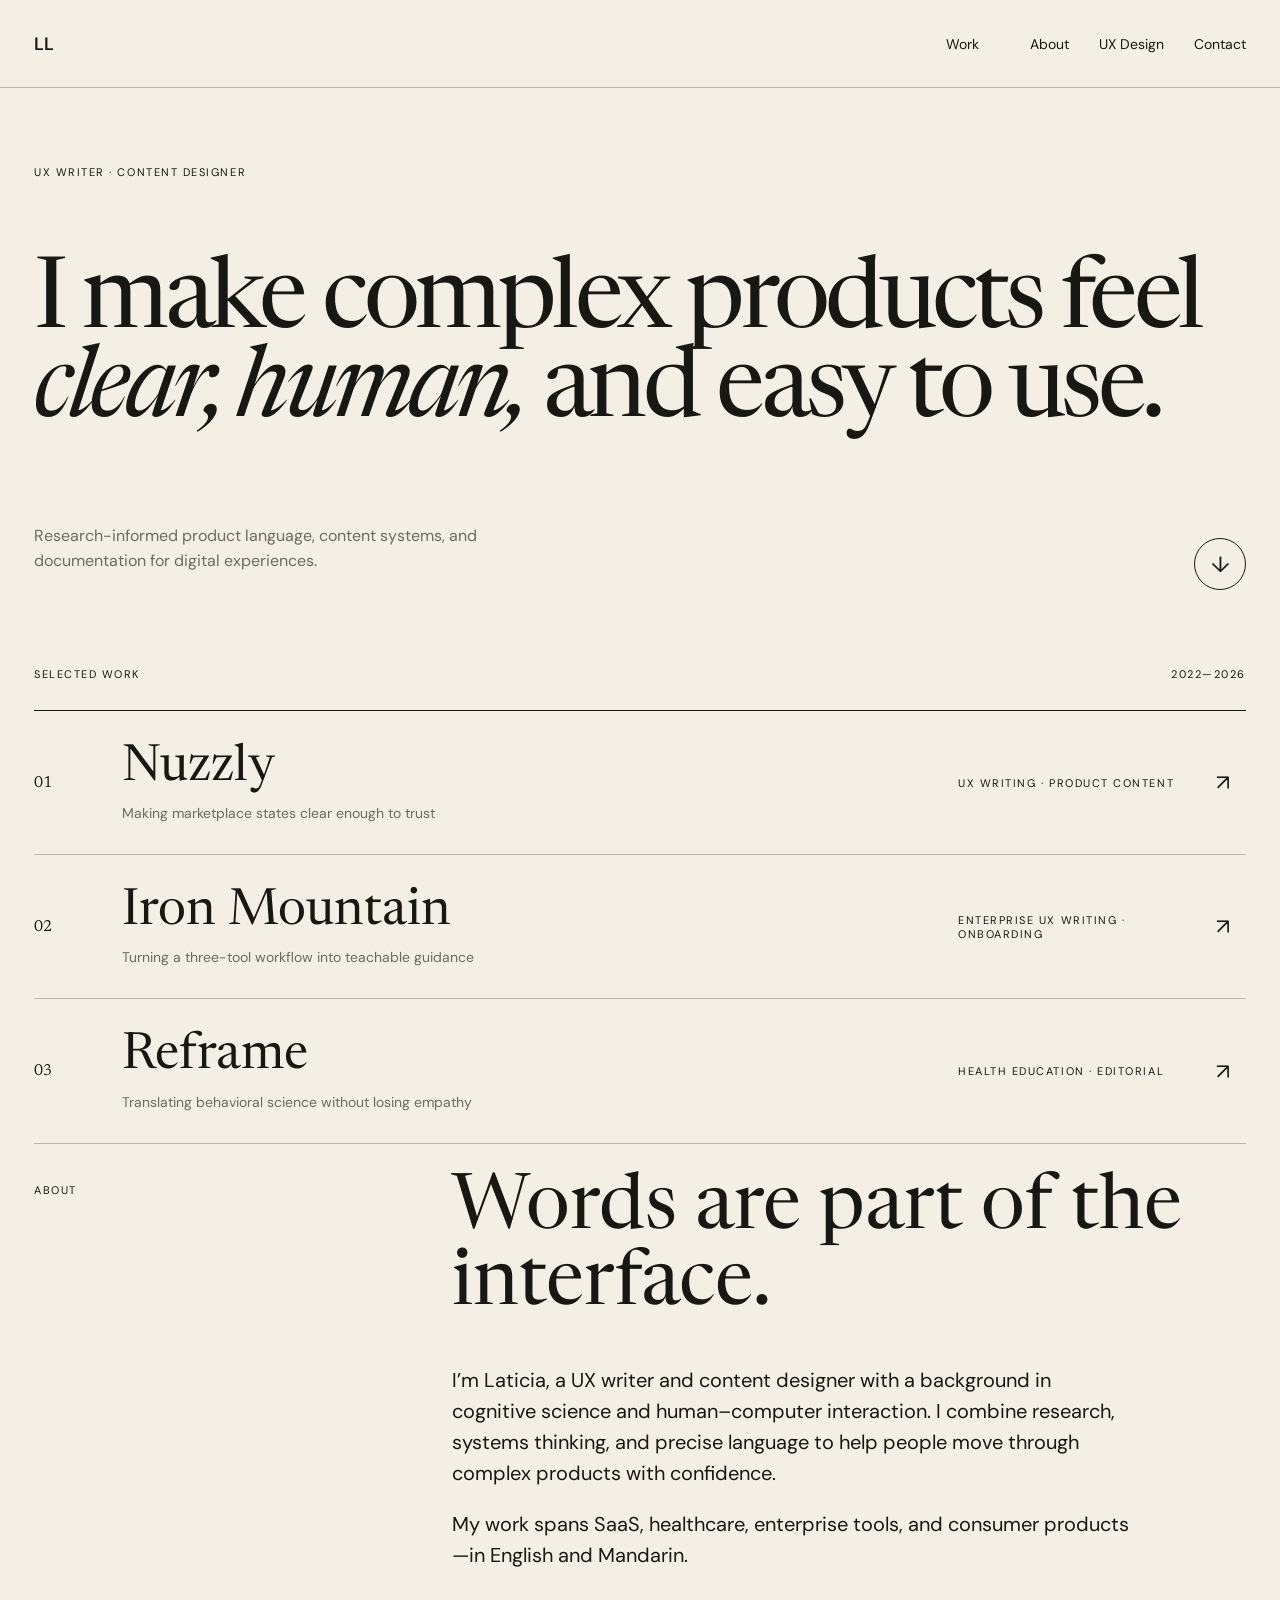
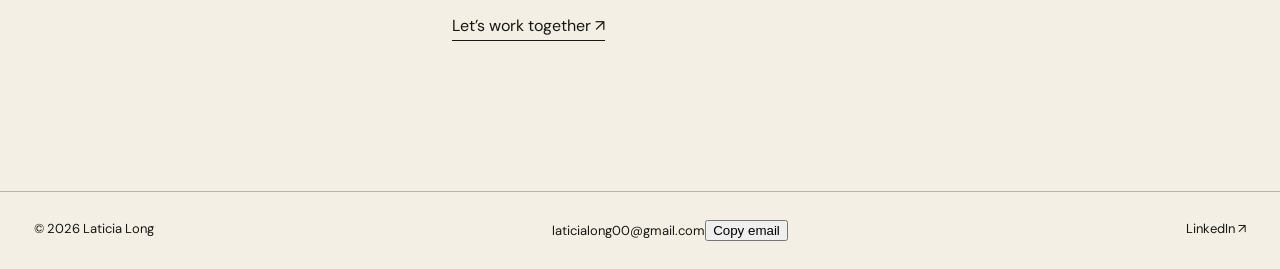
==== commit 4495c18f: "Make Contact visible and update email address" ====
--- a/index.html
+++ b/index.html
@@ -1,9 +1,9 @@
 <!doctype html>
-<html lang="en"><head><meta charset="utf-8"><meta name="viewport" content="width=device-width,initial-scale=1"><meta name="description" content="Laticia Long is a UX writer and content designer creating clear, useful product experiences."><title>Laticia Long — UX Writer</title><link rel="stylesheet" href="assets/styles.css?v=16"><script defer src="assets/site.js?v=2"></script></head>
-<body><header class="nav"><a class="wordmark" href="./" aria-label="Laticia Long, home">LL</a><button class="menu" aria-expanded="false" aria-controls="navlinks">Menu</button><nav id="navlinks"><div class="work-menu"><a class="work-link" href="#work">Work</a><button class="work-toggle" type="button" aria-label="Show case studies" aria-expanded="false" aria-haspopup="true">⌄</button><div class="work-dropdown"><a href="nuzzly/">Nuzzly</a><a href="iron-mountain/">Iron Mountain</a><a href="reframe/">Reframe</a></div></div><a href="#about">About</a><a href="ux-design/">UX Design</a><a href="mailto:laticia.long@gmail.com">Contact</a></nav></header>
+<html lang="en"><head><meta charset="utf-8"><meta name="viewport" content="width=device-width,initial-scale=1"><meta name="description" content="Laticia Long is a UX writer and content designer creating clear, useful product experiences."><title>Laticia Long — UX Writer</title><link rel="stylesheet" href="assets/styles.css?v=17"><script defer src="assets/site.js?v=3"></script></head>
+<body><header class="nav"><a class="wordmark" href="./" aria-label="Laticia Long, home">LL</a><button class="menu" aria-expanded="false" aria-controls="navlinks">Menu</button><nav id="navlinks"><div class="work-menu"><a class="work-link" href="#work">Work</a><button class="work-toggle" type="button" aria-label="Show case studies" aria-expanded="false" aria-haspopup="true">⌄</button><div class="work-dropdown"><a href="nuzzly/">Nuzzly</a><a href="iron-mountain/">Iron Mountain</a><a href="reframe/">Reframe</a></div></div><a href="#about">About</a><a href="ux-design/">UX Design</a><a href="#contact">Contact</a></nav></header>
 <main><section class="hero"><p class="eyebrow">UX WRITER · CONTENT DESIGNER</p><h1>I make complex products feel <em>clear, human,</em> and easy to use.</h1><div class="hero-foot"><p>Research-informed product language, content systems, and documentation for digital experiences.</p><a class="round-link" href="#work" aria-label="View selected work">↓</a></div></section>
 <section id="work" class="work"><div class="section-head"><p>Selected work</p><p>2022—2026</p></div>
 <a class="project" href="nuzzly/"><span class="num">01</span><span><strong>Nuzzly</strong><small>Making marketplace states clear enough to trust</small></span><span class="tags">UX WRITING · PRODUCT CONTENT</span><span class="arrow">↗</span></a>
 <a class="project" href="iron-mountain/"><span class="num">02</span><span><strong>Iron Mountain</strong><small>Turning a three-tool workflow into teachable guidance</small></span><span class="tags">ENTERPRISE UX WRITING · ONBOARDING</span><span class="arrow">↗</span></a>
 <a class="project" href="reframe/"><span class="num">03</span><span><strong>Reframe</strong><small>Translating behavioral science without losing empathy</small></span><span class="tags">HEALTH EDUCATION · EDITORIAL</span><span class="arrow">↗</span></a>
-</section><section id="about" class="about"><p class="eyebrow">ABOUT</p><div><h2>Words are part of the interface.</h2><p>I’m Laticia, a UX writer and content designer with a background in cognitive science and human–computer interaction. I combine research, systems thinking, and precise language to help people move through complex products with confidence.</p><p>My work spans SaaS, healthcare, enterprise tools, and consumer products—in English and Mandarin.</p><a class="text-link" href="mailto:laticia.long@gmail.com">Let’s work together ↗</a></div></section></main><footer><span>© 2026 Laticia Long</span><a href="https://www.linkedin.com/in/laticia-l/">LinkedIn ↗</a></footer></body></html>+</section><section id="about" class="about"><p class="eyebrow">ABOUT</p><div><h2>Words are part of the interface.</h2><p>I’m Laticia, a UX writer and content designer with a background in cognitive science and human–computer interaction. I combine research, systems thinking, and precise language to help people move through complex products with confidence.</p><p>My work spans SaaS, healthcare, enterprise tools, and consumer products—in English and Mandarin.</p><a class="text-link" href="mailto:laticialong00@gmail.com">Let’s work together ↗</a></div></section></main><footer id="contact"><span>© 2026 Laticia Long</span><div class="footer-contact"><a href="mailto:laticialong00@gmail.com">laticialong00@gmail.com</a><button type="button" class="copy-email" data-email="laticialong00@gmail.com" aria-label="Copy email address">Copy email</button></div><a href="https://www.linkedin.com/in/laticia-l/">LinkedIn ↗</a></footer></body></html>
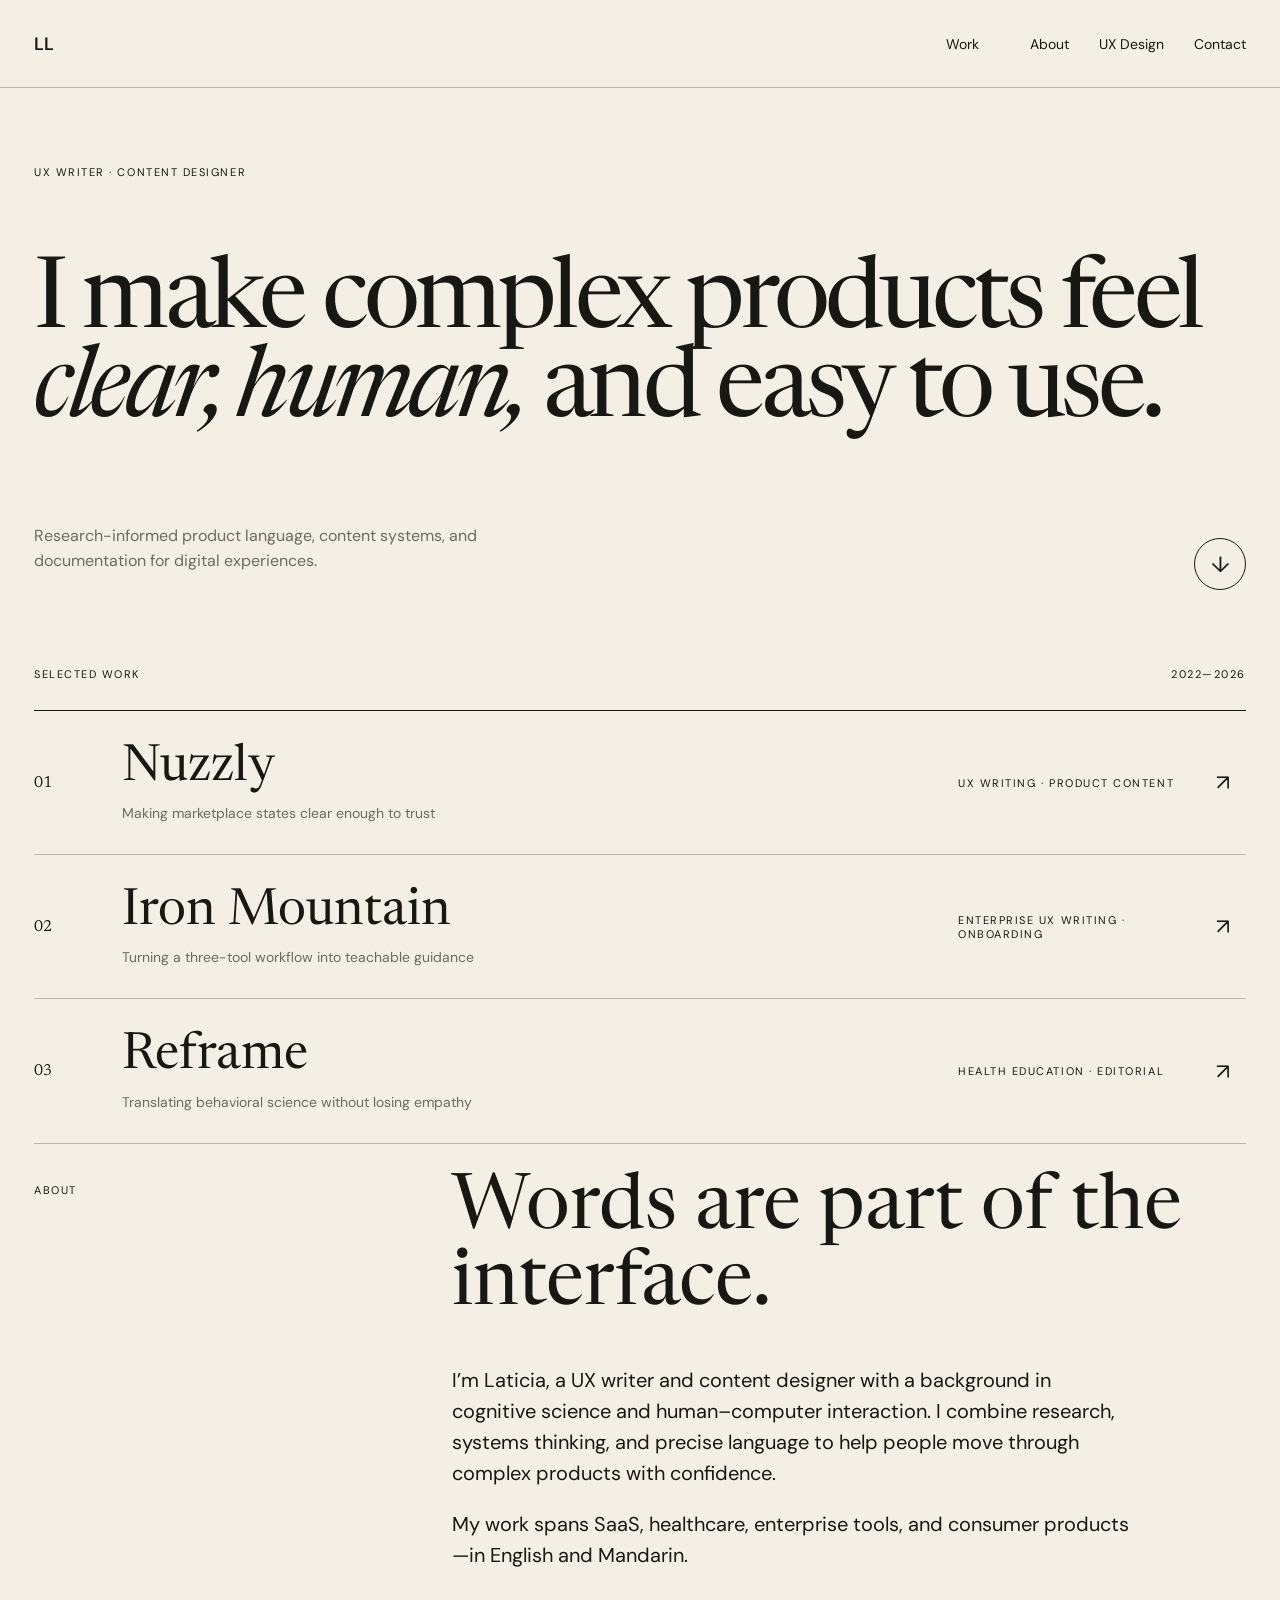
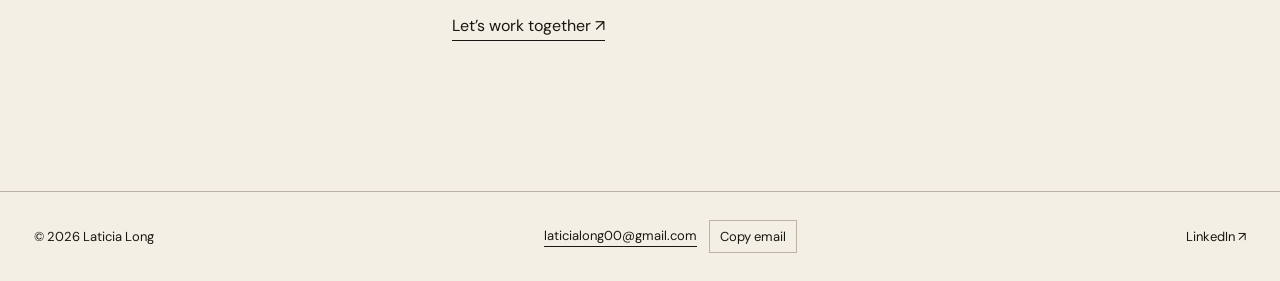
==== commit 7c83106a: "Publish immediate Contact dialog" ====
--- a/index.html
+++ b/index.html
@@ -1,5 +1,5 @@
 <!doctype html>
-<html lang="en"><head><meta charset="utf-8"><meta name="viewport" content="width=device-width,initial-scale=1"><meta name="description" content="Laticia Long is a UX writer and content designer creating clear, useful product experiences."><title>Laticia Long — UX Writer</title><link rel="stylesheet" href="assets/styles.css?v=17"><script defer src="assets/site.js?v=3"></script></head>
+<html lang="en"><head><meta charset="utf-8"><meta name="viewport" content="width=device-width,initial-scale=1"><meta name="description" content="Laticia Long is a UX writer and content designer creating clear, useful product experiences."><title>Laticia Long — UX Writer</title><link rel="stylesheet" href="assets/styles.css?v=18"><script defer src="assets/site.js?v=4"></script></head>
 <body><header class="nav"><a class="wordmark" href="./" aria-label="Laticia Long, home">LL</a><button class="menu" aria-expanded="false" aria-controls="navlinks">Menu</button><nav id="navlinks"><div class="work-menu"><a class="work-link" href="#work">Work</a><button class="work-toggle" type="button" aria-label="Show case studies" aria-expanded="false" aria-haspopup="true">⌄</button><div class="work-dropdown"><a href="nuzzly/">Nuzzly</a><a href="iron-mountain/">Iron Mountain</a><a href="reframe/">Reframe</a></div></div><a href="#about">About</a><a href="ux-design/">UX Design</a><a href="#contact">Contact</a></nav></header>
 <main><section class="hero"><p class="eyebrow">UX WRITER · CONTENT DESIGNER</p><h1>I make complex products feel <em>clear, human,</em> and easy to use.</h1><div class="hero-foot"><p>Research-informed product language, content systems, and documentation for digital experiences.</p><a class="round-link" href="#work" aria-label="View selected work">↓</a></div></section>
 <section id="work" class="work"><div class="section-head"><p>Selected work</p><p>2022—2026</p></div>
--- a/assets/styles.css
+++ b/assets/styles.css
@@ -97,3 +97,10 @@
 
 /* Keep the desktop chevron out of view until Work is engaged. */
 @media(hover:hover) and (min-width:761px){.work-toggle{opacity:0;transition:opacity .18s}.work-menu:hover .work-toggle,.work-menu:focus-within .work-toggle,.work-menu.is-open .work-toggle{opacity:1}}
+
+/* Visible contact details with a copy option independent of email software. */
+footer{align-items:center;gap:20px}.footer-contact{display:flex;align-items:center;gap:12px;flex-wrap:wrap}.footer-contact a{border-bottom:1px solid currentColor;padding-bottom:2px}.copy-email{font:inherit;background:transparent;border:1px solid var(--line);color:inherit;padding:7px 10px;cursor:pointer}.copy-email:hover{border-color:var(--ink)}.copy-email:focus-visible{outline:2px solid var(--coral);outline-offset:2px}
+@media(max-width:760px){footer{flex-wrap:wrap}.footer-contact{order:3;width:100%;margin-top:12px}}
+
+/* Contact dialog appears immediately when Contact is selected. */
+.contact-dialog{position:fixed;inset:0;margin:auto;width:min(480px,calc(100vw - 32px));max-height:calc(100vh - 32px);padding:42px;background:var(--paper);color:var(--ink);border:1px solid var(--line);box-shadow:0 24px 80px #15151340}.contact-dialog::backdrop{background:#17171380}.contact-dialog .contact-eyebrow{font-size:11px;letter-spacing:.16em;color:var(--coral);margin:0 0 18px}.contact-dialog h2{font:400 clamp(45px,6vw,64px)/1 "Newsreader",serif;margin:0 0 24px}.contact-dialog p:not(.contact-eyebrow){font-size:15px;line-height:1.5;color:var(--muted)}.contact-address{display:block;font-size:clamp(18px,3vw,23px);word-break:break-word;border-bottom:1px solid var(--line);padding:14px 0 17px;margin:20px 0}.contact-copy{font:inherit;border:1px solid var(--ink);background:transparent;color:inherit;padding:12px 18px;cursor:pointer}.contact-close{position:absolute;right:18px;top:13px;background:none;border:0;font-size:28px;cursor:pointer;color:inherit}.contact-dialog button:focus-visible,.contact-dialog a:focus-visible{outline:2px solid var(--coral);outline-offset:3px}
